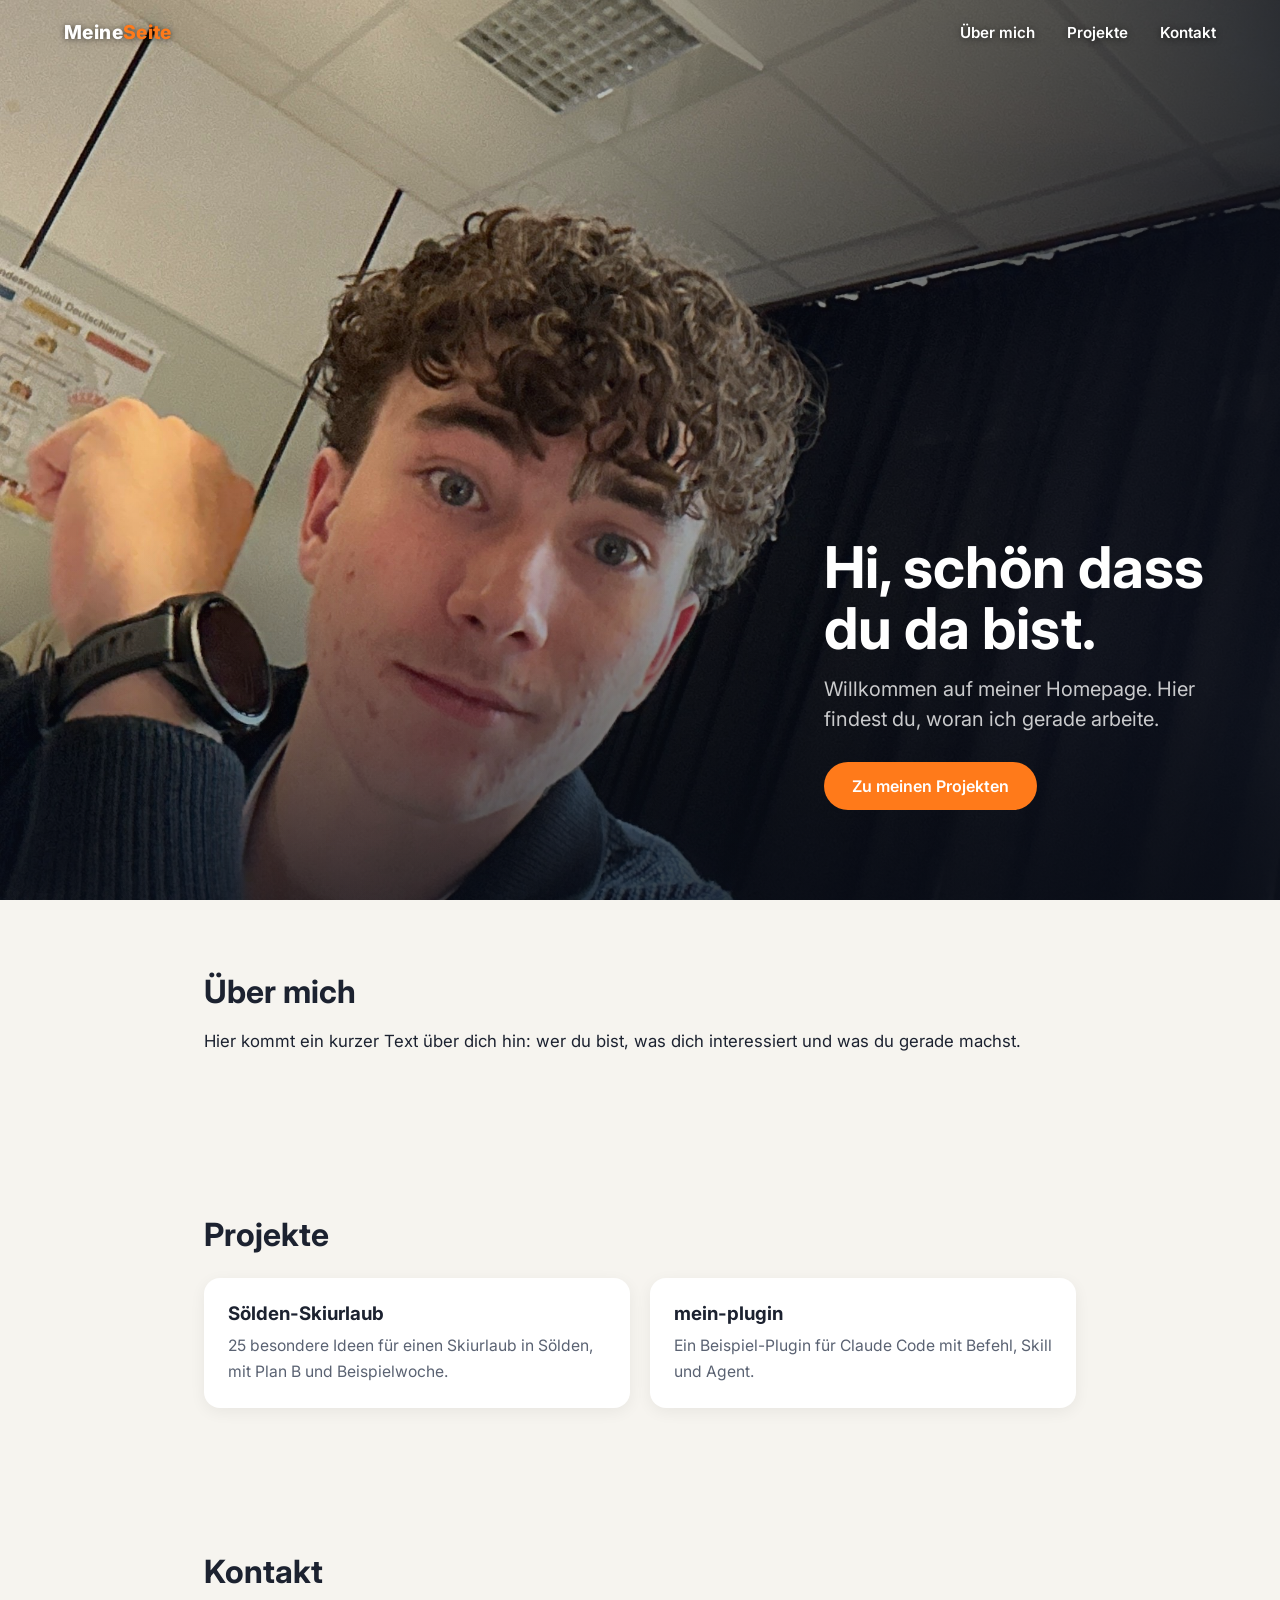
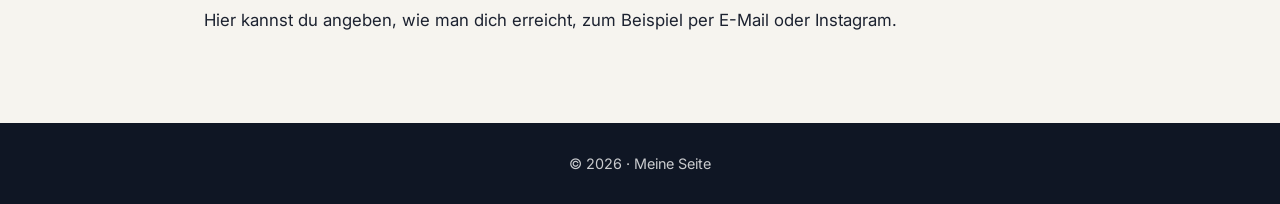
==== homepage/index.html @ 16c4f5a4 "Homepage mit Foto-Hintergrund hinzufügen Co-Authored-By: Claude Opus 5.5 <noreply@anthropic.com> Cla" ====
<!DOCTYPE html>
<html lang="de">
<head>
<meta charset="UTF-8">
<meta name="viewport" content="width=device-width, initial-scale=1">
<title>Meine Homepage</title>
<link rel="preconnect" href="https://fonts.googleapis.com">
<link rel="preconnect" href="https://fonts.gstatic.com" crossorigin>
<link href="https://fonts.googleapis.com/css2?family=Inter:wght@400;600;800&display=swap" rel="stylesheet">
<style>
  :root {
    --text: #ffffff;
    --soft: rgba(255, 255, 255, 0.78);
    --accent: #ff7a1a;
    --dark: #0f1624;
    --card: #f6f4ef;
    --ink: #1c2230;
  }

  * { box-sizing: border-box; }

  html { scroll-behavior: smooth; }

  body {
    margin: 0;
    font-family: 'Inter', system-ui, sans-serif;
    background: var(--card);
    color: var(--ink);
  }

  /* ---------- Startseite mit Hintergrundbild ---------- */
  .hero {
    min-height: 100vh;
    display: flex;
    flex-direction: column;
    color: var(--text);
    background:
      linear-gradient(270deg, rgba(10, 14, 24, 0.85) 0%, rgba(10, 14, 24, 0.45) 40%, rgba(10, 14, 24, 0.05) 70%),
      linear-gradient(0deg, rgba(10, 14, 24, 0.7) 0%, rgba(10, 14, 24, 0) 40%),
      url("hintergrund.jpg") center 30% / cover no-repeat;
  }

  nav {
    display: flex;
    justify-content: space-between;
    align-items: center;
    padding: 20px clamp(16px, 5vw, 64px);
    text-shadow: 0 1px 6px rgba(0, 0, 0, 0.6);
  }

  .logo {
    font-weight: 800;
    font-size: 1.2rem;
    letter-spacing: 0.02em;
  }
  .logo span { color: var(--accent); }

  nav ul {
    display: flex;
    gap: clamp(12px, 3vw, 32px);
    list-style: none;
    margin: 0;
    padding: 0;
  }
  nav a {
    color: var(--text);
    text-decoration: none;
    font-weight: 600;
    font-size: 0.95rem;
  }
  nav a:hover { color: var(--accent); }

  .hero-text {
    margin-top: auto;
    margin-left: auto;
    padding: 0 clamp(16px, 5vw, 64px) clamp(48px, 10vh, 120px);
    max-width: 520px;
  }
  .hero-text h1 {
    font-size: clamp(2.2rem, 6vw, 3.6rem);
    line-height: 1.05;
    margin: 0 0 16px;
  }
  .hero-text p {
    font-size: clamp(1rem, 2.2vw, 1.25rem);
    color: var(--soft);
    margin: 0 0 28px;
    line-height: 1.5;
  }

  .button {
    display: inline-block;
    background: var(--accent);
    color: #fff;
    padding: 14px 28px;
    border-radius: 999px;
    font-weight: 600;
    text-decoration: none;
    transition: transform 0.15s ease;
  }
  .button:hover { transform: translateY(-2px); }

  /* ---------- Abschnitte ---------- */
  section {
    padding: 72px clamp(16px, 5vw, 64px);
    max-width: 1000px;
    margin: 0 auto;
  }
  section h2 {
    font-size: 2rem;
    margin: 0 0 16px;
  }
  section p { line-height: 1.6; font-size: 1.05rem; }

  .karten {
    display: grid;
    grid-template-columns: repeat(auto-fit, minmax(240px, 1fr));
    gap: 20px;
    margin-top: 24px;
  }
  .karte {
    background: #fff;
    border-radius: 16px;
    padding: 24px;
    box-shadow: 0 4px 16px rgba(0, 0, 0, 0.06);
  }
  .karte h3 { margin: 0 0 8px; }
  .karte p { margin: 0; color: #5a6272; font-size: 0.98rem; }

  footer {
    background: var(--dark);
    color: var(--soft);
    text-align: center;
    padding: 32px 16px;
    font-size: 0.9rem;
  }

  @media (max-width: 560px) {
    nav ul { display: none; }
    .hero {
      background:
        linear-gradient(0deg, rgba(10, 14, 24, 0.88) 0%, rgba(10, 14, 24, 0.2) 60%),
        url("hintergrund.jpg") 40% 30% / cover no-repeat;
    }
    .hero-text { margin-left: 0; }
  }
</style>
</head>
<body>

<header class="hero">
  <nav>
    <div class="logo">Meine<span>Seite</span></div>
    <ul>
      <li><a href="#ueber-mich">Über mich</a></li>
      <li><a href="#projekte">Projekte</a></li>
      <li><a href="#kontakt">Kontakt</a></li>
    </ul>
  </nav>
  <div class="hero-text">
    <h1>Hi, schön dass du da bist.</h1>
    <p>Willkommen auf meiner Homepage. Hier findest du, woran ich gerade arbeite.</p>
    <a class="button" href="#projekte">Zu meinen Projekten</a>
  </div>
</header>

<section id="ueber-mich">
  <h2>Über mich</h2>
  <p>Hier kommt ein kurzer Text über dich hin: wer du bist, was dich interessiert und was du gerade machst.</p>
</section>

<section id="projekte">
  <h2>Projekte</h2>
  <div class="karten">
    <div class="karte">
      <h3>Sölden-Skiurlaub</h3>
      <p>25 besondere Ideen für einen Skiurlaub in Sölden, mit Plan B und Beispielwoche.</p>
    </div>
    <div class="karte">
      <h3>mein-plugin</h3>
      <p>Ein Beispiel-Plugin für Claude Code mit Befehl, Skill und Agent.</p>
    </div>
  </div>
</section>

<section id="kontakt">
  <h2>Kontakt</h2>
  <p>Hier kannst du angeben, wie man dich erreicht, zum Beispiel per E-Mail oder Instagram.</p>
</section>

<footer>© 2026 · Meine Seite</footer>

</body>
</html>
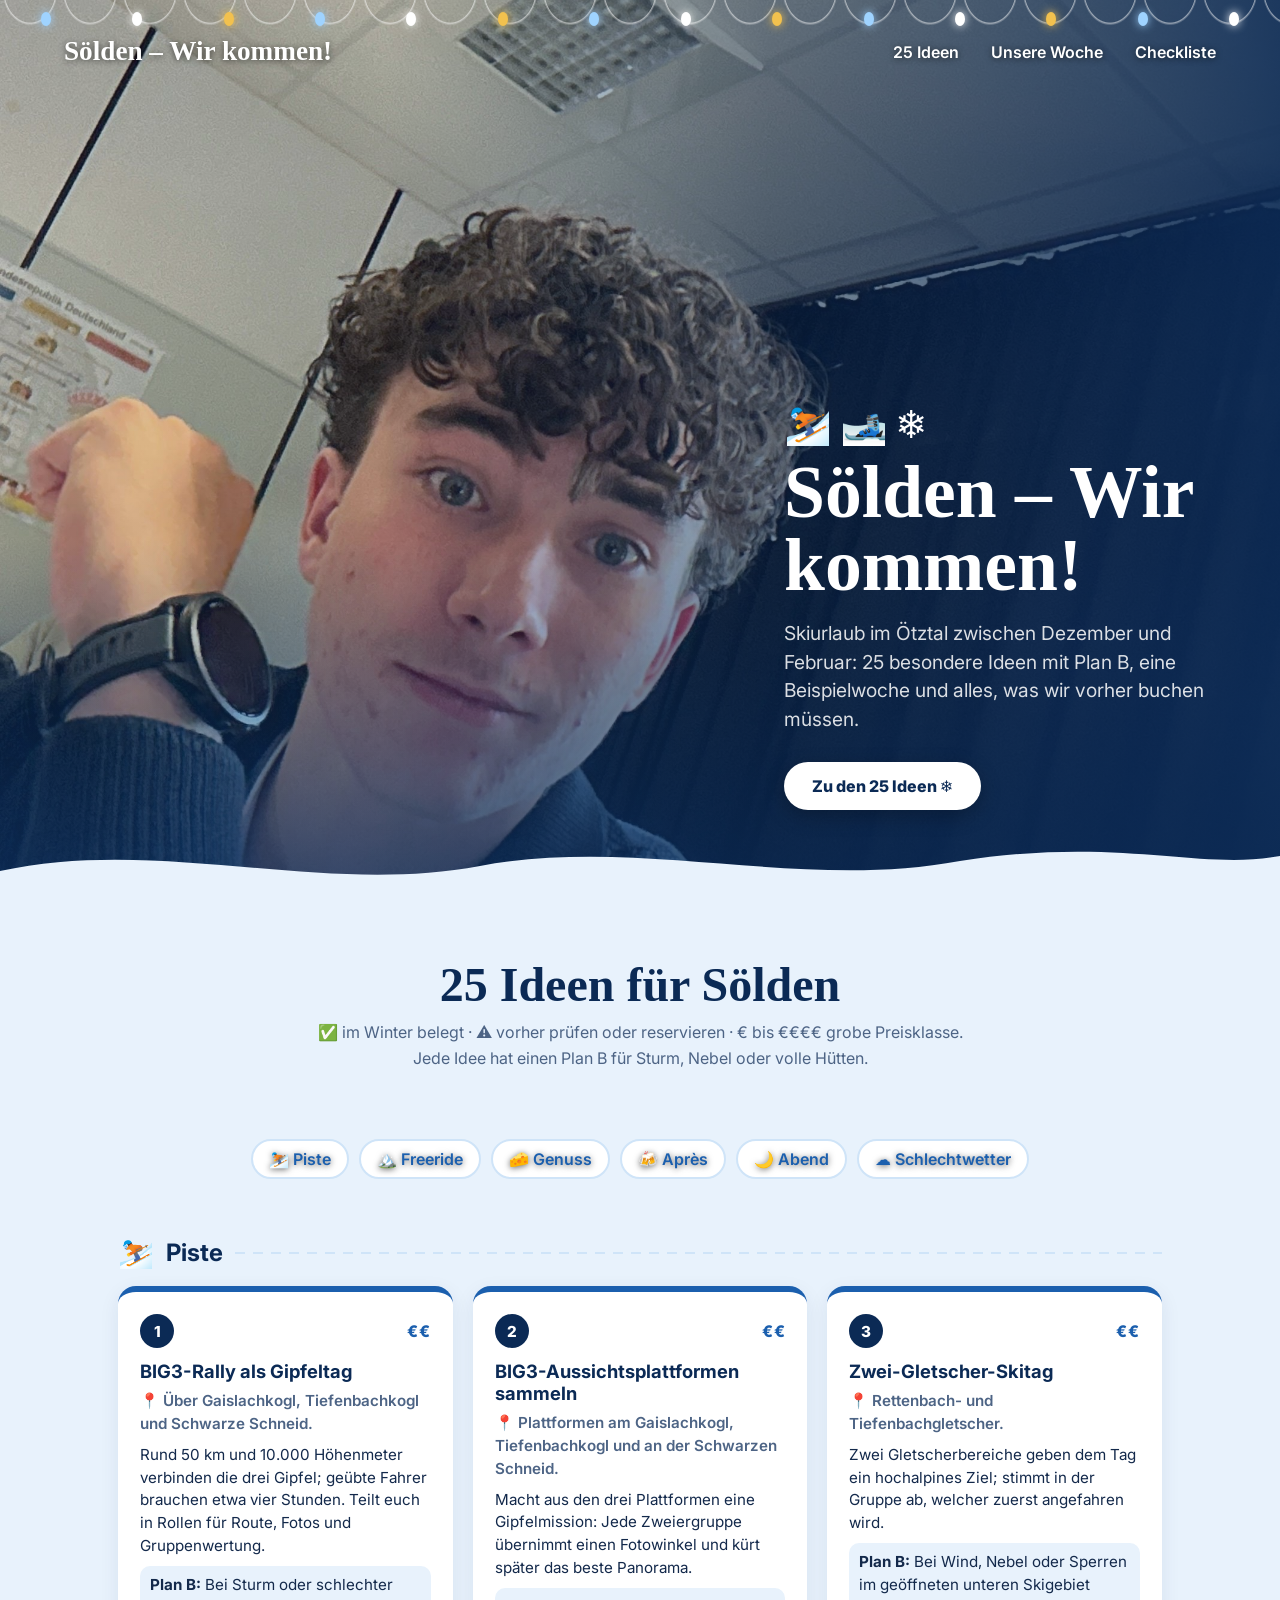
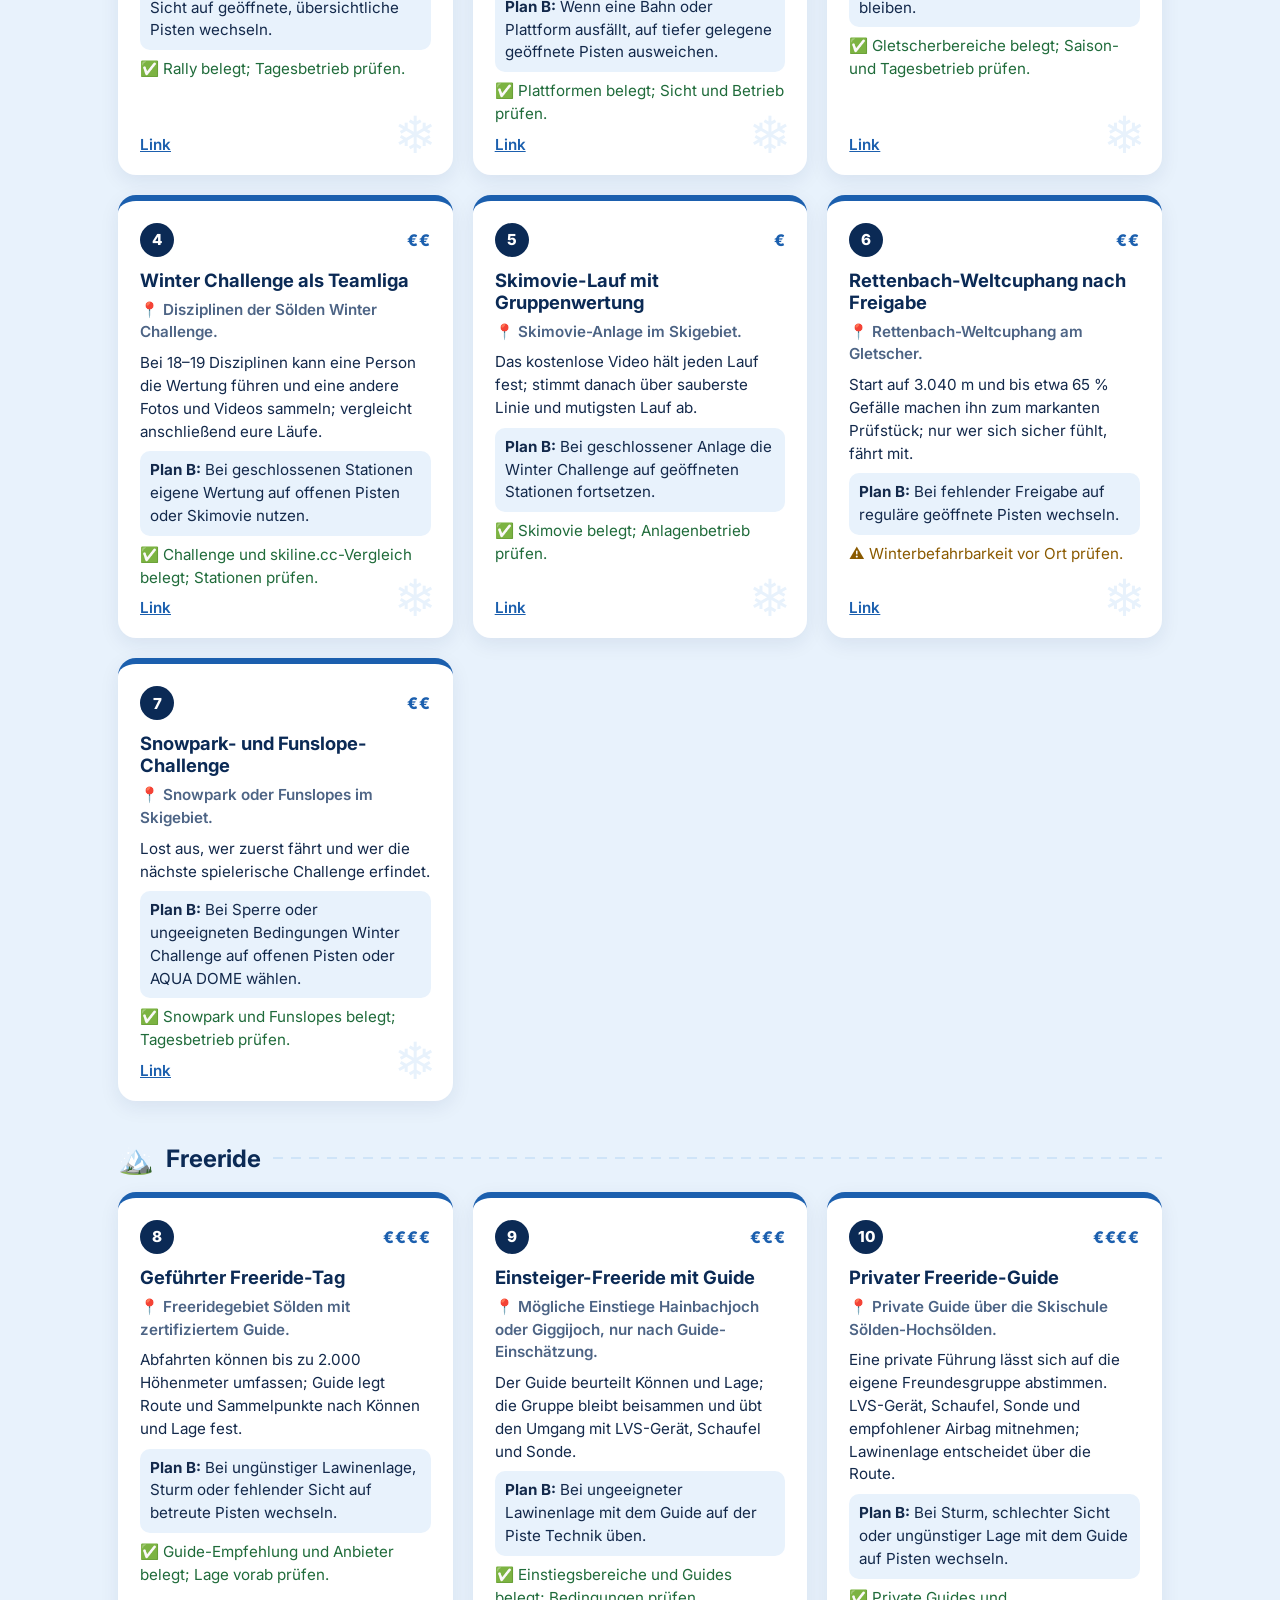
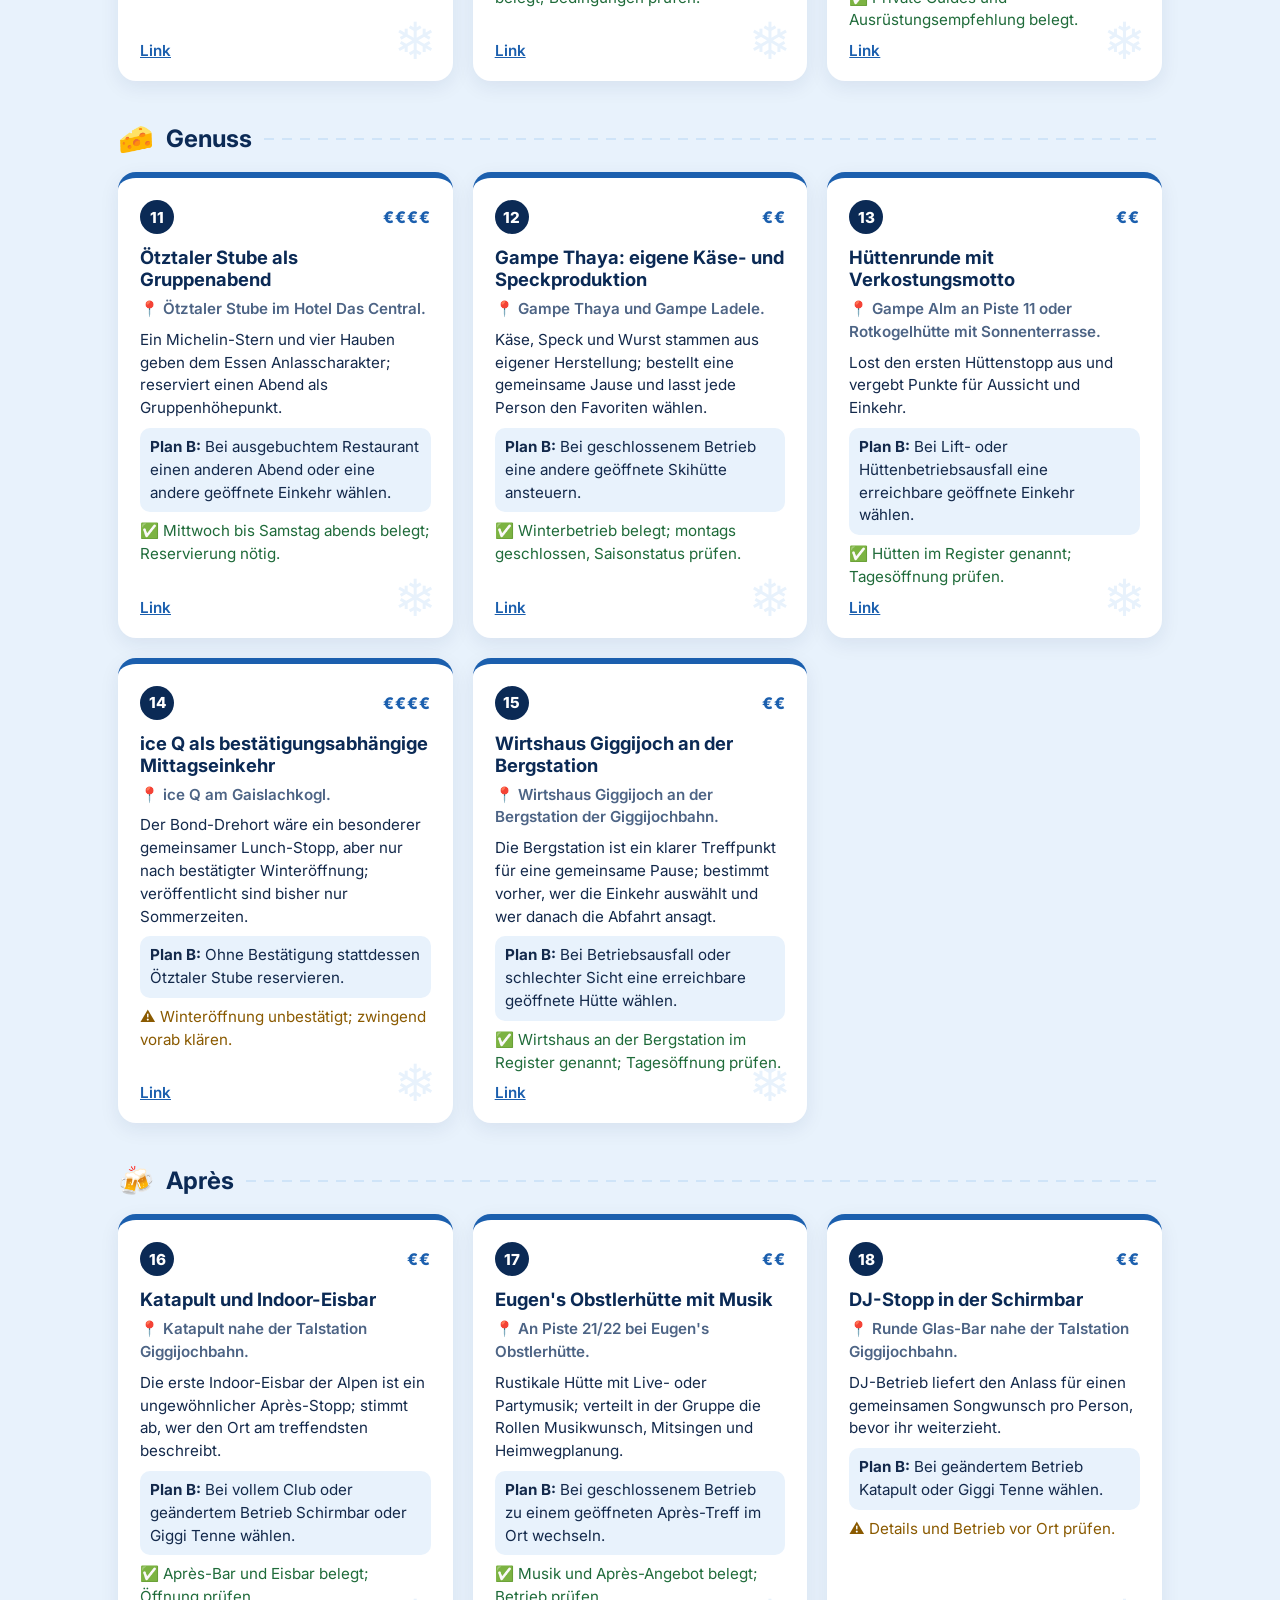
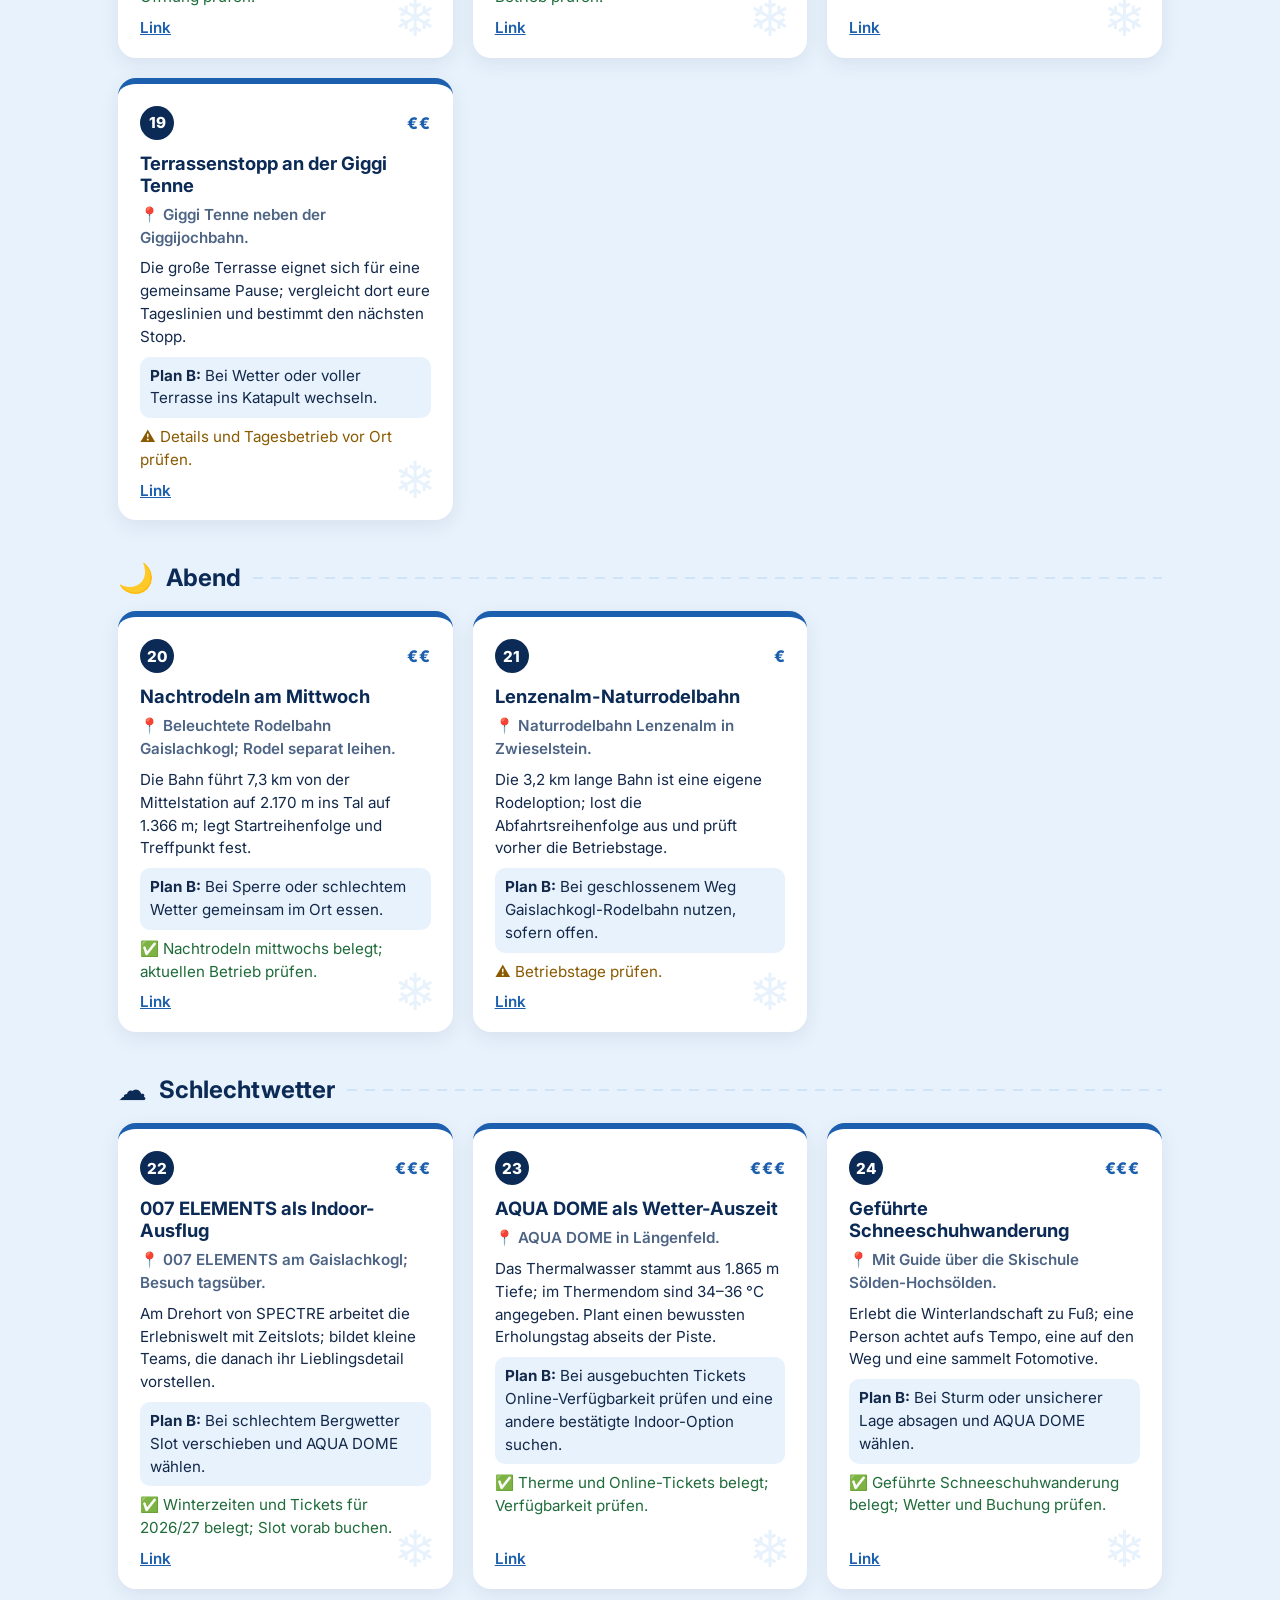
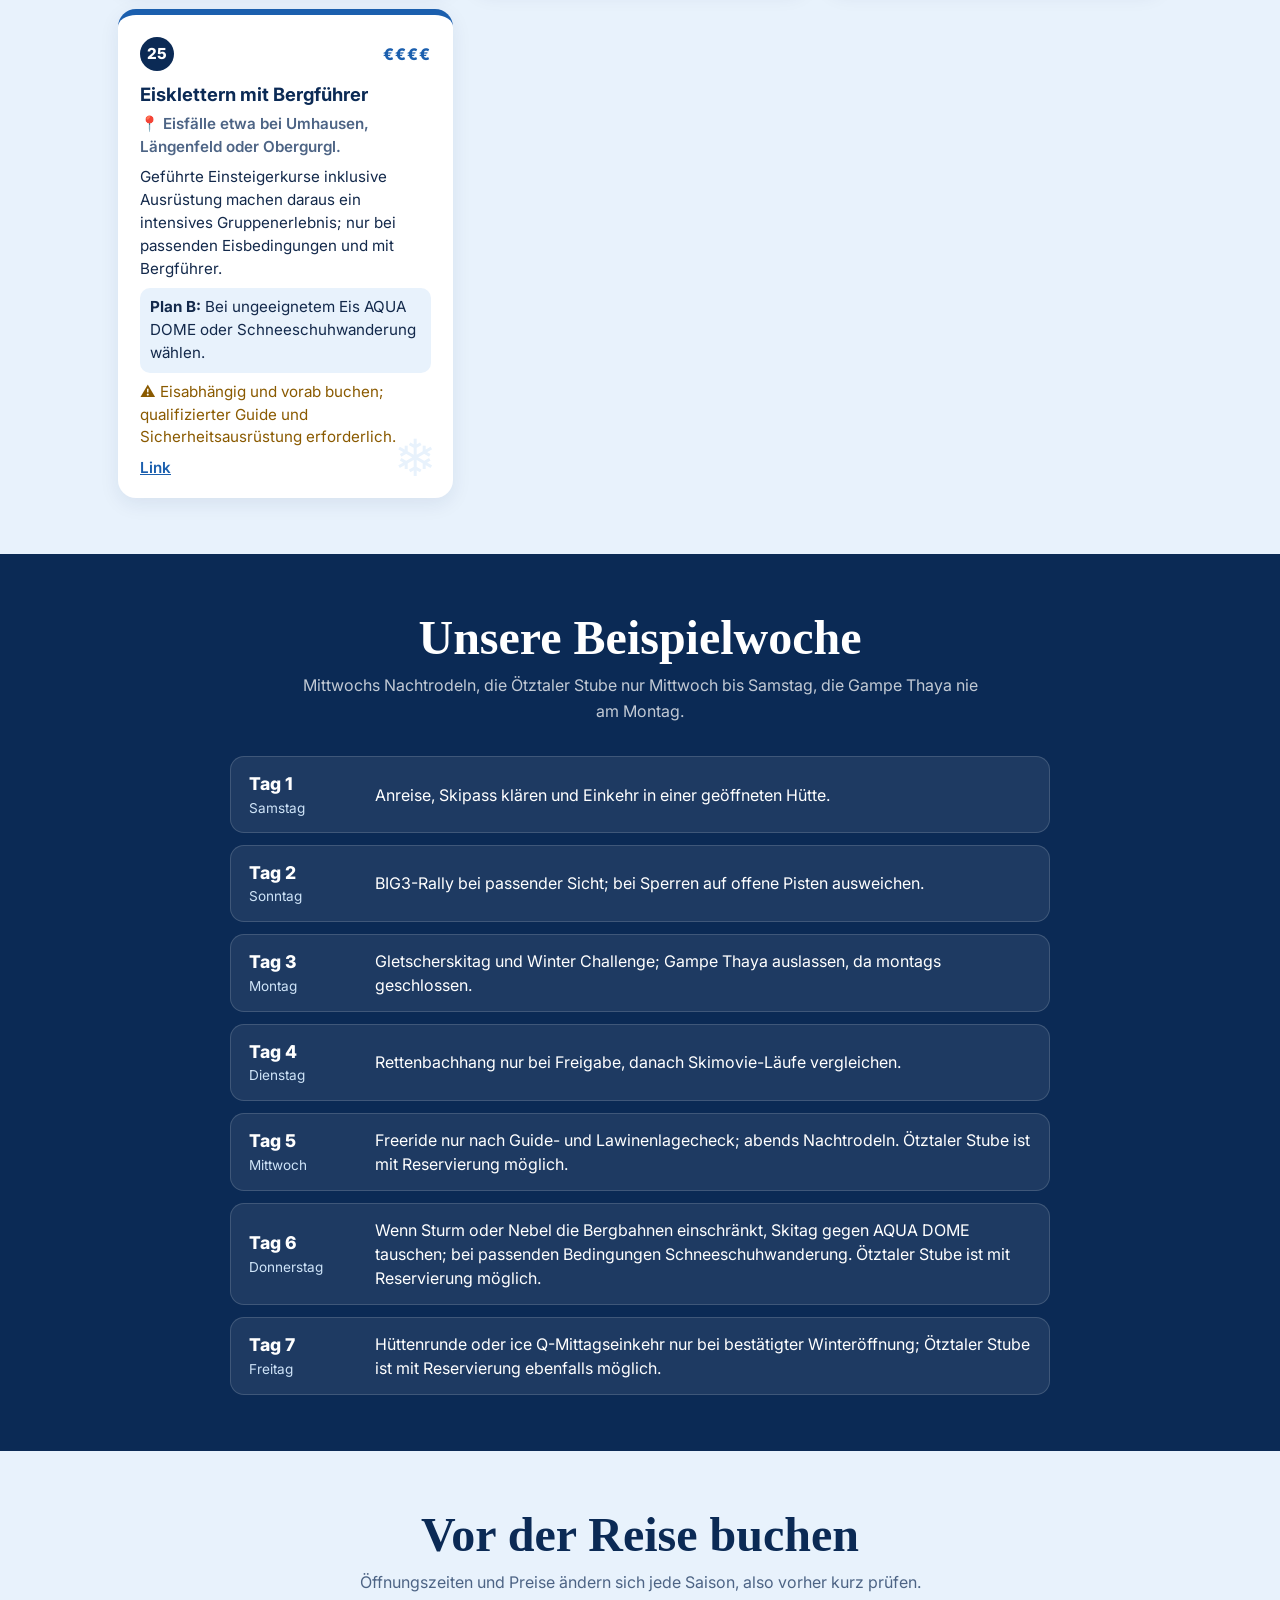
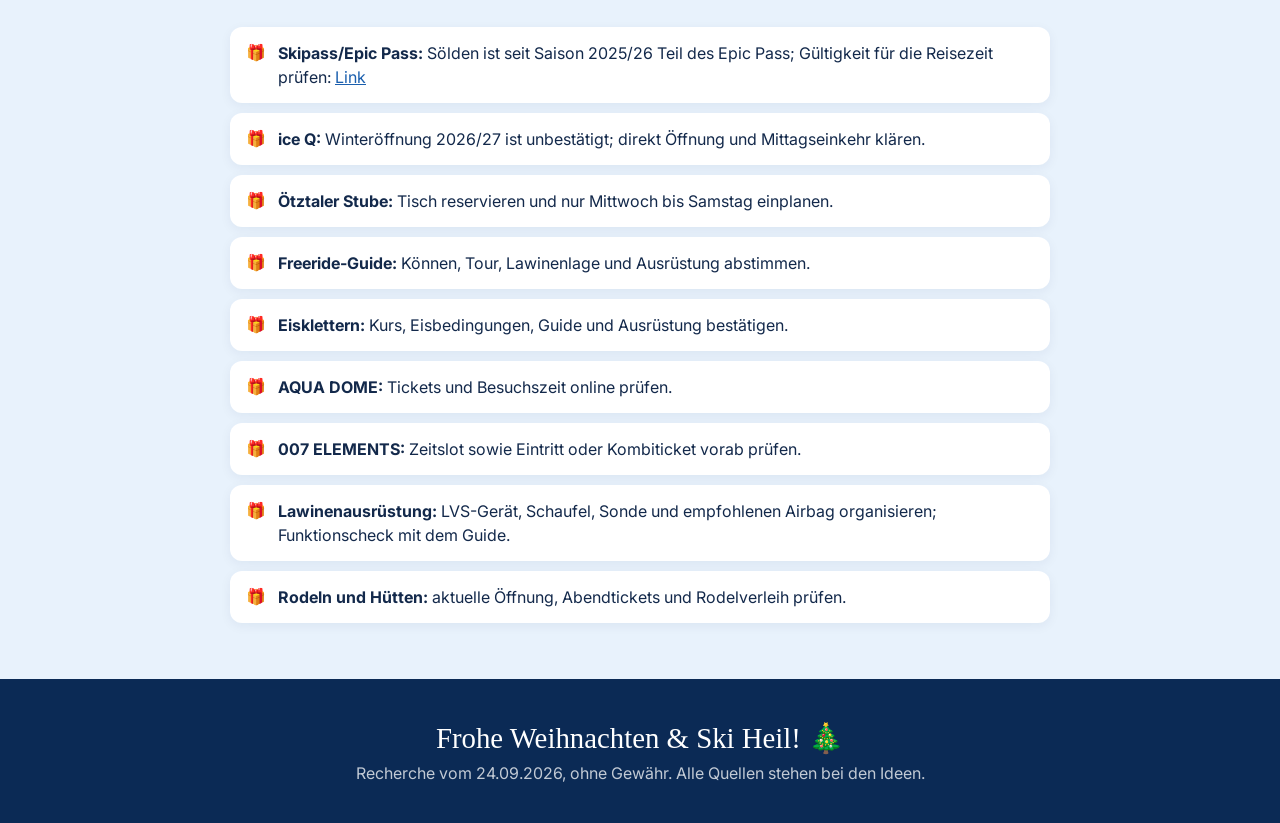
==== commit ae6797cc: "Website zu 'Sölden – Wir kommen!' umbauen: 25 Ideen, Winterdesign Co-Authored-By: Claude Opus 5.5 <n" ====
--- a/homepage/index.html
+++ b/homepage/index.html
@@ -3,58 +3,112 @@
 <head>
 <meta charset="UTF-8">
 <meta name="viewport" content="width=device-width, initial-scale=1">
-<title>Meine Homepage</title>
+<title>Sölden – Wir kommen!</title>
+<link rel="icon" href="data:image/svg+xml,<svg xmlns='http://www.w3.org/2000/svg' viewBox='0 0 100 100'><text y='.9em' font-size='90'>❄️</text></svg>">
 <link rel="preconnect" href="https://fonts.googleapis.com">
 <link rel="preconnect" href="https://fonts.gstatic.com" crossorigin>
-<link href="https://fonts.googleapis.com/css2?family=Inter:wght@400;600;800&display=swap" rel="stylesheet">
+<link href="https://fonts.googleapis.com/css2?family=Mountains+of+Christmas:wght@700&family=Inter:wght@400;600;800&display=swap" rel="stylesheet">
 <style>
   :root {
-    --text: #ffffff;
-    --soft: rgba(255, 255, 255, 0.78);
-    --accent: #ff7a1a;
-    --dark: #0f1624;
-    --card: #f6f4ef;
-    --ink: #1c2230;
+    --navy: #0b2a55;
+    --blau: #1b5fae;
+    --hell: #e8f2fc;
+    --eis: #cfe4f8;
+    --weiss: #ffffff;
+    --text: #13294b;
+    --soft: #4d6485;
+    --rot: #c8323c;
+    --gold: #f2c14e;
   }
 
   * { box-sizing: border-box; }
-
   html { scroll-behavior: smooth; }
 
   body {
     margin: 0;
     font-family: 'Inter', system-ui, sans-serif;
-    background: var(--card);
-    color: var(--ink);
-  }
-
-  /* ---------- Startseite mit Hintergrundbild ---------- */
+    color: var(--text);
+    background: var(--hell);
+    overflow-x: hidden;
+  }
+
+  /* ---------- Schneefall ---------- */
+  .schnee {
+    position: fixed;
+    inset: 0;
+    pointer-events: none;
+    z-index: 50;
+    overflow: hidden;
+  }
+  .flocke {
+    position: absolute;
+    top: -2rem;
+    color: #fff;
+    text-shadow: 0 0 6px rgba(27, 95, 174, 0.35);
+    user-select: none;
+    animation: fallen linear infinite;
+  }
+  @keyframes fallen {
+    to { transform: translate3d(var(--drift), 110vh, 0) rotate(360deg); }
+  }
+  @media (prefers-reduced-motion: reduce) {
+    .schnee { display: none; }
+  }
+
+  /* ---------- Lichterkette ---------- */
+  .lichter {
+    position: absolute;
+    top: 0;
+    left: 0;
+    right: 0;
+    height: 28px;
+    display: flex;
+    justify-content: space-around;
+    z-index: 2;
+    background:
+      radial-gradient(ellipse at 50% -40%, transparent 60%, rgba(255, 255, 255, 0.5) 62%, transparent 66%) 0 0 / 60px 28px repeat-x;
+  }
+  .lichter i {
+    width: 10px;
+    height: 14px;
+    margin-top: 12px;
+    border-radius: 50%;
+    animation: blinken 1.6s ease-in-out infinite;
+  }
+  .lichter i:nth-child(3n)   { background: var(--gold); box-shadow: 0 0 10px var(--gold); }
+  .lichter i:nth-child(3n+1) { background: #9fd3ff;     box-shadow: 0 0 10px #9fd3ff; animation-delay: .5s; }
+  .lichter i:nth-child(3n+2) { background: #fff;        box-shadow: 0 0 10px #fff; animation-delay: 1s; }
+  @keyframes blinken { 50% { opacity: .35; } }
+
+  /* ---------- Startbild ---------- */
   .hero {
+    position: relative;
     min-height: 100vh;
     display: flex;
     flex-direction: column;
-    color: var(--text);
+    color: var(--weiss);
     background:
-      linear-gradient(270deg, rgba(10, 14, 24, 0.85) 0%, rgba(10, 14, 24, 0.45) 40%, rgba(10, 14, 24, 0.05) 70%),
-      linear-gradient(0deg, rgba(10, 14, 24, 0.7) 0%, rgba(10, 14, 24, 0) 40%),
+      linear-gradient(270deg, rgba(11, 42, 85, 0.92) 0%, rgba(11, 42, 85, 0.55) 40%, rgba(27, 95, 174, 0.15) 70%),
+      linear-gradient(0deg, rgba(11, 42, 85, 0.75) 0%, rgba(11, 42, 85, 0) 40%),
       url("hintergrund.jpg") center 30% / cover no-repeat;
   }
 
   nav {
+    position: relative;
+    z-index: 3;
     display: flex;
     justify-content: space-between;
     align-items: center;
-    padding: 20px clamp(16px, 5vw, 64px);
+    padding: 36px clamp(16px, 5vw, 64px) 16px;
     text-shadow: 0 1px 6px rgba(0, 0, 0, 0.6);
   }
-
   .logo {
-    font-weight: 800;
-    font-size: 1.2rem;
-    letter-spacing: 0.02em;
-  }
-  .logo span { color: var(--accent); }
-
+    font-family: 'Mountains of Christmas', cursive;
+    font-size: 1.7rem;
+    font-weight: 700;
+    color: var(--weiss);
+    text-decoration: none;
+  }
   nav ul {
     display: flex;
     gap: clamp(12px, 3vw, 32px);
@@ -62,133 +116,589 @@
     margin: 0;
     padding: 0;
   }
-  nav a {
-    color: var(--text);
-    text-decoration: none;
-    font-weight: 600;
-    font-size: 0.95rem;
-  }
-  nav a:hover { color: var(--accent); }
+  nav a { color: var(--weiss); text-decoration: none; font-weight: 600; }
+  nav ul a:hover { color: var(--eis); }
 
   .hero-text {
-    margin-top: auto;
-    margin-left: auto;
+    margin: auto 0 0 auto;
     padding: 0 clamp(16px, 5vw, 64px) clamp(48px, 10vh, 120px);
-    max-width: 520px;
-  }
+    max-width: 560px;
+  }
+  .hero-text .ski { font-size: 2.4rem; letter-spacing: .2em; }
   .hero-text h1 {
-    font-size: clamp(2.2rem, 6vw, 3.6rem);
-    line-height: 1.05;
-    margin: 0 0 16px;
+    font-family: 'Mountains of Christmas', cursive;
+    font-size: clamp(2.8rem, 7vw, 4.6rem);
+    line-height: 1;
+    margin: 8px 0 16px;
   }
   .hero-text p {
-    font-size: clamp(1rem, 2.2vw, 1.25rem);
-    color: var(--soft);
+    font-size: clamp(1rem, 2.2vw, 1.2rem);
+    color: rgba(255, 255, 255, 0.85);
     margin: 0 0 28px;
     line-height: 1.5;
   }
-
   .button {
     display: inline-block;
-    background: var(--accent);
-    color: #fff;
+    background: var(--weiss);
+    color: var(--navy);
     padding: 14px 28px;
     border-radius: 999px;
+    font-weight: 800;
+    text-decoration: none;
+    box-shadow: 0 6px 20px rgba(0, 0, 0, 0.25);
+    transition: transform .15s ease;
+  }
+  .button:hover { transform: translateY(-2px); }
+
+  /* Schneehügel als Übergang */
+  .huegel {
+    display: block;
+    width: 100%;
+    height: 70px;
+    margin-top: -69px;
+    position: relative;
+    z-index: 1;
+  }
+
+  /* ---------- Inhalt ---------- */
+  section {
+    max-width: 1140px;
+    margin: 0 auto;
+    padding: 56px clamp(16px, 5vw, 48px);
+  }
+  section > h2 {
+    font-family: 'Mountains of Christmas', cursive;
+    font-size: clamp(2.2rem, 5vw, 3rem);
+    color: var(--navy);
+    margin: 0 0 8px;
+    text-align: center;
+  }
+  .unterzeile {
+    text-align: center;
+    color: var(--soft);
+    max-width: 680px;
+    margin: 0 auto 32px;
+    line-height: 1.6;
+  }
+
+  .sprung {
+    display: flex;
+    flex-wrap: wrap;
+    justify-content: center;
+    gap: 10px;
+    margin-bottom: 24px;
+  }
+  .sprung a {
+    background: var(--weiss);
+    color: var(--blau);
+    border: 2px solid var(--eis);
+    border-radius: 999px;
+    padding: 8px 16px;
     font-weight: 600;
     text-decoration: none;
-    transition: transform 0.15s ease;
-  }
-  .button:hover { transform: translateY(-2px); }
-
-  /* ---------- Abschnitte ---------- */
-  section {
-    padding: 72px clamp(16px, 5vw, 64px);
-    max-width: 1000px;
-    margin: 0 auto;
-  }
-  section h2 {
-    font-size: 2rem;
-    margin: 0 0 16px;
-  }
-  section p { line-height: 1.6; font-size: 1.05rem; }
+  }
+  .sprung a:hover { border-color: var(--blau); }
+
+  .kategorie h3 {
+    display: flex;
+    align-items: center;
+    gap: 12px;
+    font-size: 1.5rem;
+    color: var(--navy);
+    margin: 40px 0 16px;
+    scroll-margin-top: 16px;
+  }
+  .kategorie h3::after {
+    content: "";
+    flex: 1;
+    height: 2px;
+    background: repeating-linear-gradient(90deg, var(--eis) 0 10px, transparent 10px 18px);
+  }
+  .icon { font-size: 1.8rem; }
 
   .karten {
     display: grid;
-    grid-template-columns: repeat(auto-fit, minmax(240px, 1fr));
+    grid-template-columns: repeat(auto-fill, minmax(290px, 1fr));
     gap: 20px;
-    margin-top: 24px;
   }
   .karte {
-    background: #fff;
-    border-radius: 16px;
-    padding: 24px;
-    box-shadow: 0 4px 16px rgba(0, 0, 0, 0.06);
-  }
-  .karte h3 { margin: 0 0 8px; }
-  .karte p { margin: 0; color: #5a6272; font-size: 0.98rem; }
+    position: relative;
+    background: var(--weiss);
+    border-radius: 18px;
+    padding: 22px 22px 18px;
+    border-top: 6px solid var(--blau);
+    box-shadow: 0 6px 20px rgba(11, 42, 85, 0.08);
+    display: flex;
+    flex-direction: column;
+    gap: 8px;
+  }
+  .karte::before {
+    content: "❄";
+    position: absolute;
+    right: 16px;
+    bottom: 10px;
+    font-size: 3.2rem;
+    color: var(--hell);
+    pointer-events: none;
+  }
+  .karte-kopf { display: flex; justify-content: space-between; align-items: center; }
+  .nr {
+    background: var(--navy);
+    color: var(--weiss);
+    width: 34px;
+    height: 34px;
+    border-radius: 50%;
+    display: grid;
+    place-items: center;
+    font-weight: 800;
+    font-size: .95rem;
+  }
+  .budget { color: var(--blau); font-weight: 800; letter-spacing: .05em; }
+  .karte h4 { margin: 4px 0 0; font-size: 1.15rem; color: var(--navy); }
+  .karte p { margin: 0; line-height: 1.5; font-size: .95rem; position: relative; }
+  .wo { color: var(--soft); font-weight: 600; }
+  .planb { background: var(--hell); border-radius: 10px; padding: 8px 10px; }
+  .rel { font-size: .88rem; }
+  .rel.warn { color: #8a5a00; }
+  .rel.ok { color: #1f6b3a; }
+  .quelle { font-size: .85rem; margin-top: auto !important; }
+  .karte a { color: var(--blau); font-weight: 600; }
+
+  /* ---------- Woche ---------- */
+  .woche-bereich { background: var(--navy); color: var(--weiss); }
+  .woche-bereich section > h2 { color: var(--weiss); }
+  .woche-bereich .unterzeile { color: rgba(255, 255, 255, .75); }
+  .woche {
+    list-style: none;
+    padding: 0;
+    margin: 0 auto;
+    max-width: 820px;
+    display: grid;
+    gap: 12px;
+  }
+  .woche li {
+    display: grid;
+    grid-template-columns: 110px 1fr;
+    gap: 16px;
+    align-items: center;
+    background: rgba(255, 255, 255, .08);
+    border: 1px solid rgba(255, 255, 255, .15);
+    border-radius: 14px;
+    padding: 14px 18px;
+    line-height: 1.5;
+  }
+  .tag { font-weight: 800; font-size: 1.1rem; }
+  .tag small { display: block; font-weight: 400; font-size: .85rem; color: var(--eis); }
+
+  /* ---------- Checkliste ---------- */
+  .checkliste {
+    max-width: 820px;
+    margin: 0 auto;
+    padding: 0;
+    list-style: none;
+    display: grid;
+    gap: 10px;
+  }
+  .checkliste li {
+    background: var(--weiss);
+    border-radius: 12px;
+    padding: 14px 16px 14px 48px;
+    position: relative;
+    line-height: 1.5;
+    box-shadow: 0 3px 12px rgba(11, 42, 85, .06);
+  }
+  .checkliste li::before {
+    content: "🎁";
+    position: absolute;
+    left: 16px;
+    top: 13px;
+  }
+  .checkliste a { color: var(--blau); }
 
   footer {
-    background: var(--dark);
-    color: var(--soft);
+    background: var(--navy);
+    color: rgba(255, 255, 255, .75);
     text-align: center;
-    padding: 32px 16px;
-    font-size: 0.9rem;
-  }
-
-  @media (max-width: 560px) {
+    padding: 36px 16px;
+    line-height: 1.6;
+  }
+  footer .gruss {
+    font-family: 'Mountains of Christmas', cursive;
+    font-size: 1.8rem;
+    color: var(--weiss);
+    display: block;
+  }
+
+  @media (max-width: 640px) {
     nav ul { display: none; }
     .hero {
       background:
-        linear-gradient(0deg, rgba(10, 14, 24, 0.88) 0%, rgba(10, 14, 24, 0.2) 60%),
+        linear-gradient(0deg, rgba(11, 42, 85, 0.92) 0%, rgba(11, 42, 85, 0.25) 60%),
         url("hintergrund.jpg") 40% 30% / cover no-repeat;
     }
     .hero-text { margin-left: 0; }
+    .woche li { grid-template-columns: 1fr; gap: 4px; }
   }
 </style>
 </head>
 <body>
 
+<div class="schnee" aria-hidden="true"></div>
+
 <header class="hero">
+  <div class="lichter" aria-hidden="true"><i></i><i></i><i></i><i></i><i></i><i></i><i></i><i></i><i></i><i></i><i></i><i></i><i></i><i></i></div>
   <nav>
-    <div class="logo">Meine<span>Seite</span></div>
+    <a class="logo" href="#">Sölden – Wir kommen!</a>
     <ul>
-      <li><a href="#ueber-mich">Über mich</a></li>
-      <li><a href="#projekte">Projekte</a></li>
-      <li><a href="#kontakt">Kontakt</a></li>
+      <li><a href="#ideen">25 Ideen</a></li>
+      <li><a href="#woche">Unsere Woche</a></li>
+      <li><a href="#checkliste">Checkliste</a></li>
     </ul>
   </nav>
   <div class="hero-text">
-    <h1>Hi, schön dass du da bist.</h1>
-    <p>Willkommen auf meiner Homepage. Hier findest du, woran ich gerade arbeite.</p>
-    <a class="button" href="#projekte">Zu meinen Projekten</a>
+    <div class="ski" aria-hidden="true">⛷️🎿❄️</div>
+    <h1>Sölden – Wir kommen!</h1>
+    <p>Skiurlaub im Ötztal zwischen Dezember und Februar: 25 besondere Ideen mit Plan B, eine Beispielwoche und alles, was wir vorher buchen müssen.</p>
+    <a class="button" href="#ideen">Zu den 25 Ideen ❄</a>
   </div>
 </header>
-
-<section id="ueber-mich">
-  <h2>Über mich</h2>
-  <p>Hier kommt ein kurzer Text über dich hin: wer du bist, was dich interessiert und was du gerade machst.</p>
-</section>
-
-<section id="projekte">
-  <h2>Projekte</h2>
-  <div class="karten">
-    <div class="karte">
-      <h3>Sölden-Skiurlaub</h3>
-      <p>25 besondere Ideen für einen Skiurlaub in Sölden, mit Plan B und Beispielwoche.</p>
-    </div>
-    <div class="karte">
-      <h3>mein-plugin</h3>
-      <p>Ein Beispiel-Plugin für Claude Code mit Befehl, Skill und Agent.</p>
-    </div>
+<svg class="huegel" viewBox="0 0 1440 70" preserveAspectRatio="none" aria-hidden="true">
+  <path d="M0,40 C180,5 360,65 540,35 C720,5 900,60 1080,30 C1260,5 1350,40 1440,25 L1440,70 L0,70 Z" fill="#e8f2fc"/>
+</svg>
+
+<main>
+  <section id="ideen">
+    <h2>25 Ideen für Sölden</h2>
+    <p class="unterzeile">✅ im Winter belegt · ⚠️ vorher prüfen oder reservieren · € bis €€€€ grobe Preisklasse. Jede Idee hat einen Plan B für Sturm, Nebel oder volle Hütten.</p>
+    <nav class="sprung" aria-label="Kategorien">
+      <a href="#kat-piste">⛷️ Piste</a>
+      <a href="#kat-freeride">🏔️ Freeride</a>
+      <a href="#kat-genuss">🧀 Genuss</a>
+      <a href="#kat-après">🍻 Après</a>
+      <a href="#kat-abend">🌙 Abend</a>
+      <a href="#kat-schlechtwetter">☁️ Schlechtwetter</a>
+    </nav>
+<div class="kategorie" id="kat-piste"><h3><span class="icon">⛷️</span>Piste</h3><div class="karten">
+
+<article class="karte">
+  <div class="karte-kopf"><span class="nr">1</span><span class="budget">€€</span></div>
+  <h4>BIG3-Rally als Gipfeltag</h4>
+  <p class="wo">📍 Über Gaislachkogl, Tiefenbachkogl und Schwarze Schneid.</p>
+  <p>Rund 50 km und 10.000 Höhenmeter verbinden die drei Gipfel; geübte Fahrer brauchen etwa vier Stunden. Teilt euch in Rollen für Route, Fotos und Gruppenwertung.</p>
+  <p class="planb"><strong>Plan B:</strong> Bei Sturm oder schlechter Sicht auf geöffnete, übersichtliche Pisten wechseln.</p>
+  <p class="rel ok">✅ Rally belegt; Tagesbetrieb prüfen.</p>
+  <p class="quelle"><a href="https://www.soelden.com/en/activities/winter/skiing-snowboarding/highlights-in-the-ski-area/big3-viewing-platforms-rally" target="_blank" rel="noopener">Link</a></p>
+</article>
+
+<article class="karte">
+  <div class="karte-kopf"><span class="nr">2</span><span class="budget">€€</span></div>
+  <h4>BIG3-Aussichtsplattformen sammeln</h4>
+  <p class="wo">📍 Plattformen am Gaislachkogl, Tiefenbachkogl und an der Schwarzen Schneid.</p>
+  <p>Macht aus den drei Plattformen eine Gipfelmission: Jede Zweiergruppe übernimmt einen Fotowinkel und kürt später das beste Panorama.</p>
+  <p class="planb"><strong>Plan B:</strong> Wenn eine Bahn oder Plattform ausfällt, auf tiefer gelegene geöffnete Pisten ausweichen.</p>
+  <p class="rel ok">✅ Plattformen belegt; Sicht und Betrieb prüfen.</p>
+  <p class="quelle"><a href="https://www.soelden.com/en/activities/winter/skiing-snowboarding/highlights-in-the-ski-area/big3-viewing-platforms-rally" target="_blank" rel="noopener">Link</a></p>
+</article>
+
+<article class="karte">
+  <div class="karte-kopf"><span class="nr">3</span><span class="budget">€€</span></div>
+  <h4>Zwei-Gletscher-Skitag</h4>
+  <p class="wo">📍 Rettenbach- und Tiefenbachgletscher.</p>
+  <p>Zwei Gletscherbereiche geben dem Tag ein hochalpines Ziel; stimmt in der Gruppe ab, welcher zuerst angefahren wird.</p>
+  <p class="planb"><strong>Plan B:</strong> Bei Wind, Nebel oder Sperren im geöffneten unteren Skigebiet bleiben.</p>
+  <p class="rel ok">✅ Gletscherbereiche belegt; Saison- und Tagesbetrieb prüfen.</p>
+  <p class="quelle"><a href="https://www.soelden.com/en/activities/winter/skiing-snowboarding" target="_blank" rel="noopener">Link</a></p>
+</article>
+
+<article class="karte">
+  <div class="karte-kopf"><span class="nr">4</span><span class="budget">€€</span></div>
+  <h4>Winter Challenge als Teamliga</h4>
+  <p class="wo">📍 Disziplinen der Sölden Winter Challenge.</p>
+  <p>Bei 18–19 Disziplinen kann eine Person die Wertung führen und eine andere Fotos und Videos sammeln; vergleicht anschließend eure Läufe.</p>
+  <p class="planb"><strong>Plan B:</strong> Bei geschlossenen Stationen eigene Wertung auf offenen Pisten oder Skimovie nutzen.</p>
+  <p class="rel ok">✅ Challenge und skiline.cc-Vergleich belegt; Stationen prüfen.</p>
+  <p class="quelle"><a href="https://www.soelden.com/en/activities/winter/skiing-snowboarding/highlights-in-the-ski-area/soelden-winter-challenge" target="_blank" rel="noopener">Link</a></p>
+</article>
+
+<article class="karte">
+  <div class="karte-kopf"><span class="nr">5</span><span class="budget">€</span></div>
+  <h4>Skimovie-Lauf mit Gruppenwertung</h4>
+  <p class="wo">📍 Skimovie-Anlage im Skigebiet.</p>
+  <p>Das kostenlose Video hält jeden Lauf fest; stimmt danach über sauberste Linie und mutigsten Lauf ab.</p>
+  <p class="planb"><strong>Plan B:</strong> Bei geschlossener Anlage die Winter Challenge auf geöffneten Stationen fortsetzen.</p>
+  <p class="rel ok">✅ Skimovie belegt; Anlagenbetrieb prüfen.</p>
+  <p class="quelle"><a href="https://www.soelden.com/en/activities/winter/skiing-snowboarding/highlights-in-the-ski-area/soelden-winter-challenge" target="_blank" rel="noopener">Link</a></p>
+</article>
+
+<article class="karte">
+  <div class="karte-kopf"><span class="nr">6</span><span class="budget">€€</span></div>
+  <h4>Rettenbach-Weltcuphang nach Freigabe</h4>
+  <p class="wo">📍 Rettenbach-Weltcuphang am Gletscher.</p>
+  <p>Start auf 3.040 m und bis etwa 65 % Gefälle machen ihn zum markanten Prüfstück; nur wer sich sicher fühlt, fährt mit.</p>
+  <p class="planb"><strong>Plan B:</strong> Bei fehlender Freigabe auf reguläre geöffnete Pisten wechseln.</p>
+  <p class="rel warn">⚠️ Winterbefahrbarkeit vor Ort prüfen.</p>
+  <p class="quelle"><a href="https://www.soelden.com/en/activities/winter/skiing-snowboarding/rettenbach-glacier" target="_blank" rel="noopener">Link</a></p>
+</article>
+
+<article class="karte">
+  <div class="karte-kopf"><span class="nr">7</span><span class="budget">€€</span></div>
+  <h4>Snowpark- und Funslope-Challenge</h4>
+  <p class="wo">📍 Snowpark oder Funslopes im Skigebiet.</p>
+  <p>Lost aus, wer zuerst fährt und wer die nächste spielerische Challenge erfindet.</p>
+  <p class="planb"><strong>Plan B:</strong> Bei Sperre oder ungeeigneten Bedingungen Winter Challenge auf offenen Pisten oder AQUA DOME wählen.</p>
+  <p class="rel ok">✅ Snowpark und Funslopes belegt; Tagesbetrieb prüfen.</p>
+  <p class="quelle"><a href="https://www.soelden.com/en/activities/winter/skiing-snowboarding" target="_blank" rel="noopener">Link</a></p>
+</article>
+</div></div>
+<div class="kategorie" id="kat-freeride"><h3><span class="icon">🏔️</span>Freeride</h3><div class="karten">
+
+<article class="karte">
+  <div class="karte-kopf"><span class="nr">8</span><span class="budget">€€€€</span></div>
+  <h4>Geführter Freeride-Tag</h4>
+  <p class="wo">📍 Freeridegebiet Sölden mit zertifiziertem Guide.</p>
+  <p>Abfahrten können bis zu 2.000 Höhenmeter umfassen; Guide legt Route und Sammelpunkte nach Können und Lage fest.</p>
+  <p class="planb"><strong>Plan B:</strong> Bei ungünstiger Lawinenlage, Sturm oder fehlender Sicht auf betreute Pisten wechseln.</p>
+  <p class="rel ok">✅ Guide-Empfehlung und Anbieter belegt; Lage vorab prüfen.</p>
+  <p class="quelle"><a href="https://www.soelden.com/en/activities/winter/skiing-snowboarding/highlights-in-the-ski-area/freeriding" target="_blank" rel="noopener">Link</a></p>
+</article>
+
+<article class="karte">
+  <div class="karte-kopf"><span class="nr">9</span><span class="budget">€€€</span></div>
+  <h4>Einsteiger-Freeride mit Guide</h4>
+  <p class="wo">📍 Mögliche Einstiege Hainbachjoch oder Giggijoch, nur nach Guide-Einschätzung.</p>
+  <p>Der Guide beurteilt Können und Lage; die Gruppe bleibt beisammen und übt den Umgang mit LVS-Gerät, Schaufel und Sonde.</p>
+  <p class="planb"><strong>Plan B:</strong> Bei ungeeigneter Lawinenlage mit dem Guide auf der Piste Technik üben.</p>
+  <p class="rel ok">✅ Einstiegsbereiche und Guides belegt; Bedingungen prüfen.</p>
+  <p class="quelle"><a href="https://www.freeride-soelden.com/en" target="_blank" rel="noopener">Link</a></p>
+</article>
+
+<article class="karte">
+  <div class="karte-kopf"><span class="nr">10</span><span class="budget">€€€€</span></div>
+  <h4>Privater Freeride-Guide</h4>
+  <p class="wo">📍 Private Guide über die Skischule Sölden-Hochsölden.</p>
+  <p>Eine private Führung lässt sich auf die eigene Freundesgruppe abstimmen. LVS-Gerät, Schaufel, Sonde und empfohlener Airbag mitnehmen; Lawinenlage entscheidet über die Route.</p>
+  <p class="planb"><strong>Plan B:</strong> Bei Sturm, schlechter Sicht oder ungünstiger Lage mit dem Guide auf Pisten wechseln.</p>
+  <p class="rel ok">✅ Private Guides und Ausrüstungsempfehlung belegt.</p>
+  <p class="quelle"><a href="https://skischule-soelden.com/en/alternatives/private-guide/" target="_blank" rel="noopener">Link</a></p>
+</article>
+</div></div>
+<div class="kategorie" id="kat-genuss"><h3><span class="icon">🧀</span>Genuss</h3><div class="karten">
+
+<article class="karte">
+  <div class="karte-kopf"><span class="nr">11</span><span class="budget">€€€€</span></div>
+  <h4>Ötztaler Stube als Gruppenabend</h4>
+  <p class="wo">📍 Ötztaler Stube im Hotel Das Central.</p>
+  <p>Ein Michelin-Stern und vier Hauben geben dem Essen Anlasscharakter; reserviert einen Abend als Gruppenhöhepunkt.</p>
+  <p class="planb"><strong>Plan B:</strong> Bei ausgebuchtem Restaurant einen anderen Abend oder eine andere geöffnete Einkehr wählen.</p>
+  <p class="rel ok">✅ Mittwoch bis Samstag abends belegt; Reservierung nötig.</p>
+  <p class="quelle"><a href="https://www.central-soelden.com/en/gourmet/culinary-and-wine/oetztaler-stube.html" target="_blank" rel="noopener">Link</a></p>
+</article>
+
+<article class="karte">
+  <div class="karte-kopf"><span class="nr">12</span><span class="budget">€€</span></div>
+  <h4>Gampe Thaya: eigene Käse- und Speckproduktion</h4>
+  <p class="wo">📍 Gampe Thaya und Gampe Ladele.</p>
+  <p>Käse, Speck und Wurst stammen aus eigener Herstellung; bestellt eine gemeinsame Jause und lasst jede Person den Favoriten wählen.</p>
+  <p class="planb"><strong>Plan B:</strong> Bei geschlossenem Betrieb eine andere geöffnete Skihütte ansteuern.</p>
+  <p class="rel ok">✅ Winterbetrieb belegt; montags geschlossen, Saisonstatus prüfen.</p>
+  <p class="quelle"><a href="https://www.gampethaya.at/koestlichkeiten" target="_blank" rel="noopener">Link</a></p>
+</article>
+
+<article class="karte">
+  <div class="karte-kopf"><span class="nr">13</span><span class="budget">€€</span></div>
+  <h4>Hüttenrunde mit Verkostungsmotto</h4>
+  <p class="wo">📍 Gampe Alm an Piste 11 oder Rotkogelhütte mit Sonnenterrasse.</p>
+  <p>Lost den ersten Hüttenstopp aus und vergebt Punkte für Aussicht und Einkehr.</p>
+  <p class="planb"><strong>Plan B:</strong> Bei Lift- oder Hüttenbetriebsausfall eine erreichbare geöffnete Einkehr wählen.</p>
+  <p class="rel ok">✅ Hütten im Register genannt; Tagesöffnung prüfen.</p>
+  <p class="quelle"><a href="https://www.snowplaza.de/weblog/10827-besondere-skihuetten-in-soelden/" target="_blank" rel="noopener">Link</a></p>
+</article>
+
+<article class="karte">
+  <div class="karte-kopf"><span class="nr">14</span><span class="budget">€€€€</span></div>
+  <h4>ice Q als bestätigungsabhängige Mittagseinkehr</h4>
+  <p class="wo">📍 ice Q am Gaislachkogl.</p>
+  <p>Der Bond-Drehort wäre ein besonderer gemeinsamer Lunch-Stopp, aber nur nach bestätigter Winteröffnung; veröffentlicht sind bisher nur Sommerzeiten.</p>
+  <p class="planb"><strong>Plan B:</strong> Ohne Bestätigung stattdessen Ötztaler Stube reservieren.</p>
+  <p class="rel warn">⚠️ Winteröffnung unbestätigt; zwingend vorab klären.</p>
+  <p class="quelle"><a href="https://www.iceq.at/en/" target="_blank" rel="noopener">Link</a></p>
+</article>
+
+<article class="karte">
+  <div class="karte-kopf"><span class="nr">15</span><span class="budget">€€</span></div>
+  <h4>Wirtshaus Giggijoch an der Bergstation</h4>
+  <p class="wo">📍 Wirtshaus Giggijoch an der Bergstation der Giggijochbahn.</p>
+  <p>Die Bergstation ist ein klarer Treffpunkt für eine gemeinsame Pause; bestimmt vorher, wer die Einkehr auswählt und wer danach die Abfahrt ansagt.</p>
+  <p class="planb"><strong>Plan B:</strong> Bei Betriebsausfall oder schlechter Sicht eine erreichbare geöffnete Hütte wählen.</p>
+  <p class="rel ok">✅ Wirtshaus an der Bergstation im Register genannt; Tagesöffnung prüfen.</p>
+  <p class="quelle"><a href="https://www.snowplaza.de/weblog/10827-besondere-skihuetten-in-soelden/" target="_blank" rel="noopener">Link</a></p>
+</article>
+</div></div>
+<div class="kategorie" id="kat-après"><h3><span class="icon">🍻</span>Après</h3><div class="karten">
+
+<article class="karte">
+  <div class="karte-kopf"><span class="nr">16</span><span class="budget">€€</span></div>
+  <h4>Katapult und Indoor-Eisbar</h4>
+  <p class="wo">📍 Katapult nahe der Talstation Giggijochbahn.</p>
+  <p>Die erste Indoor-Eisbar der Alpen ist ein ungewöhnlicher Après-Stopp; stimmt ab, wer den Ort am treffendsten beschreibt.</p>
+  <p class="planb"><strong>Plan B:</strong> Bei vollem Club oder geändertem Betrieb Schirmbar oder Giggi Tenne wählen.</p>
+  <p class="rel ok">✅ Après-Bar und Eisbar belegt; Öffnung prüfen.</p>
+  <p class="quelle"><a href="https://www.katapult-soelden.com/en.html" target="_blank" rel="noopener">Link</a></p>
+</article>
+
+<article class="karte">
+  <div class="karte-kopf"><span class="nr">17</span><span class="budget">€€</span></div>
+  <h4>Eugen&#x27;s Obstlerhütte mit Musik</h4>
+  <p class="wo">📍 An Piste 21/22 bei Eugen&#x27;s Obstlerhütte.</p>
+  <p>Rustikale Hütte mit Live- oder Partymusik; verteilt in der Gruppe die Rollen Musikwunsch, Mitsingen und Heimwegplanung.</p>
+  <p class="planb"><strong>Plan B:</strong> Bei geschlossenem Betrieb zu einem geöffneten Après-Treff im Ort wechseln.</p>
+  <p class="rel ok">✅ Musik und Après-Angebot belegt; Betrieb prüfen.</p>
+  <p class="quelle"><a href="https://www.obstlerhuette.at/" target="_blank" rel="noopener">Link</a></p>
+</article>
+
+<article class="karte">
+  <div class="karte-kopf"><span class="nr">18</span><span class="budget">€€</span></div>
+  <h4>DJ-Stopp in der Schirmbar</h4>
+  <p class="wo">📍 Runde Glas-Bar nahe der Talstation Giggijochbahn.</p>
+  <p>DJ-Betrieb liefert den Anlass für einen gemeinsamen Songwunsch pro Person, bevor ihr weiterzieht.</p>
+  <p class="planb"><strong>Plan B:</strong> Bei geändertem Betrieb Katapult oder Giggi Tenne wählen.</p>
+  <p class="rel warn">⚠️ Details und Betrieb vor Ort prüfen.</p>
+  <p class="quelle"><a href="https://www.jaggedhorizons.com/corporate-ski-trips/austria/solden/apres-ski/" target="_blank" rel="noopener">Link</a></p>
+</article>
+
+<article class="karte">
+  <div class="karte-kopf"><span class="nr">19</span><span class="budget">€€</span></div>
+  <h4>Terrassenstopp an der Giggi Tenne</h4>
+  <p class="wo">📍 Giggi Tenne neben der Giggijochbahn.</p>
+  <p>Die große Terrasse eignet sich für eine gemeinsame Pause; vergleicht dort eure Tageslinien und bestimmt den nächsten Stopp.</p>
+  <p class="planb"><strong>Plan B:</strong> Bei Wetter oder voller Terrasse ins Katapult wechseln.</p>
+  <p class="rel warn">⚠️ Details und Tagesbetrieb vor Ort prüfen.</p>
+  <p class="quelle"><a href="https://www.jaggedhorizons.com/corporate-ski-trips/austria/solden/apres-ski/" target="_blank" rel="noopener">Link</a></p>
+</article>
+</div></div>
+<div class="kategorie" id="kat-abend"><h3><span class="icon">🌙</span>Abend</h3><div class="karten">
+
+<article class="karte">
+  <div class="karte-kopf"><span class="nr">20</span><span class="budget">€€</span></div>
+  <h4>Nachtrodeln am Mittwoch</h4>
+  <p class="wo">📍 Beleuchtete Rodelbahn Gaislachkogl; Rodel separat leihen.</p>
+  <p>Die Bahn führt 7,3 km von der Mittelstation auf 2.170 m ins Tal auf 1.366 m; legt Startreihenfolge und Treffpunkt fest.</p>
+  <p class="planb"><strong>Plan B:</strong> Bei Sperre oder schlechtem Wetter gemeinsam im Ort essen.</p>
+  <p class="rel ok">✅ Nachtrodeln mittwochs belegt; aktuellen Betrieb prüfen.</p>
+  <p class="quelle"><a href="https://www.soelden.com/en/activities/winter/tobogganing" target="_blank" rel="noopener">Link</a></p>
+</article>
+
+<article class="karte">
+  <div class="karte-kopf"><span class="nr">21</span><span class="budget">€</span></div>
+  <h4>Lenzenalm-Naturrodelbahn</h4>
+  <p class="wo">📍 Naturrodelbahn Lenzenalm in Zwieselstein.</p>
+  <p>Die 3,2 km lange Bahn ist eine eigene Rodeloption; lost die Abfahrtsreihenfolge aus und prüft vorher die Betriebstage.</p>
+  <p class="planb"><strong>Plan B:</strong> Bei geschlossenem Weg Gaislachkogl-Rodelbahn nutzen, sofern offen.</p>
+  <p class="rel warn">⚠️ Betriebstage prüfen.</p>
+  <p class="quelle"><a href="https://www.soelden.com/en/activities/winter/tobogganing" target="_blank" rel="noopener">Link</a></p>
+</article>
+</div></div>
+<div class="kategorie" id="kat-schlechtwetter"><h3><span class="icon">☁️</span>Schlechtwetter</h3><div class="karten">
+
+<article class="karte">
+  <div class="karte-kopf"><span class="nr">22</span><span class="budget">€€€</span></div>
+  <h4>007 ELEMENTS als Indoor-Ausflug</h4>
+  <p class="wo">📍 007 ELEMENTS am Gaislachkogl; Besuch tagsüber.</p>
+  <p>Am Drehort von SPECTRE arbeitet die Erlebniswelt mit Zeitslots; bildet kleine Teams, die danach ihr Lieblingsdetail vorstellen.</p>
+  <p class="planb"><strong>Plan B:</strong> Bei schlechtem Bergwetter Slot verschieben und AQUA DOME wählen.</p>
+  <p class="rel ok">✅ Winterzeiten und Tickets für 2026/27 belegt; Slot vorab buchen.</p>
+  <p class="quelle"><a href="https://www.soelden.com/en/activities/excursion-destinations/007-elements/opening-hours" target="_blank" rel="noopener">Link</a></p>
+</article>
+
+<article class="karte">
+  <div class="karte-kopf"><span class="nr">23</span><span class="budget">€€€</span></div>
+  <h4>AQUA DOME als Wetter-Auszeit</h4>
+  <p class="wo">📍 AQUA DOME in Längenfeld.</p>
+  <p>Das Thermalwasser stammt aus 1.865 m Tiefe; im Thermendom sind 34–36 °C angegeben. Plant einen bewussten Erholungstag abseits der Piste.</p>
+  <p class="planb"><strong>Plan B:</strong> Bei ausgebuchten Tickets Online-Verfügbarkeit prüfen und eine andere bestätigte Indoor-Option suchen.</p>
+  <p class="rel ok">✅ Therme und Online-Tickets belegt; Verfügbarkeit prüfen.</p>
+  <p class="quelle"><a href="https://www.aqua-dome.at/de/therme/" target="_blank" rel="noopener">Link</a></p>
+</article>
+
+<article class="karte">
+  <div class="karte-kopf"><span class="nr">24</span><span class="budget">€€€</span></div>
+  <h4>Geführte Schneeschuhwanderung</h4>
+  <p class="wo">📍 Mit Guide über die Skischule Sölden-Hochsölden.</p>
+  <p>Erlebt die Winterlandschaft zu Fuß; eine Person achtet aufs Tempo, eine auf den Weg und eine sammelt Fotomotive.</p>
+  <p class="planb"><strong>Plan B:</strong> Bei Sturm oder unsicherer Lage absagen und AQUA DOME wählen.</p>
+  <p class="rel ok">✅ Geführte Schneeschuhwanderung belegt; Wetter und Buchung prüfen.</p>
+  <p class="quelle"><a href="https://skischule-soelden.com/en/alternatives/snow-shoe-hiking/" target="_blank" rel="noopener">Link</a></p>
+</article>
+
+<article class="karte">
+  <div class="karte-kopf"><span class="nr">25</span><span class="budget">€€€€</span></div>
+  <h4>Eisklettern mit Bergführer</h4>
+  <p class="wo">📍 Eisfälle etwa bei Umhausen, Längenfeld oder Obergurgl.</p>
+  <p>Geführte Einsteigerkurse inklusive Ausrüstung machen daraus ein intensives Gruppenerlebnis; nur bei passenden Eisbedingungen und mit Bergführer.</p>
+  <p class="planb"><strong>Plan B:</strong> Bei ungeeignetem Eis AQUA DOME oder Schneeschuhwanderung wählen.</p>
+  <p class="rel warn">⚠️ Eisabhängig und vorab buchen; qualifizierter Guide und Sicherheitsausrüstung erforderlich.</p>
+  <p class="quelle"><a href="https://www.alpin-guide.at/en/winter/ice-climbing/" target="_blank" rel="noopener">Link</a></p>
+</article>
+</div></div>
+  </section>
+
+  <div class="woche-bereich" id="woche">
+    <section>
+      <h2>Unsere Beispielwoche</h2>
+      <p class="unterzeile">Mittwochs Nachtrodeln, die Ötztaler Stube nur Mittwoch bis Samstag, die Gampe Thaya nie am Montag.</p>
+      <ul class="woche">
+<li><span class="tag">Tag 1<small>Samstag</small></span><span>Anreise, Skipass klären und Einkehr in einer geöffneten Hütte.</span></li>
+<li><span class="tag">Tag 2<small>Sonntag</small></span><span>BIG3-Rally bei passender Sicht; bei Sperren auf offene Pisten ausweichen.</span></li>
+<li><span class="tag">Tag 3<small>Montag</small></span><span>Gletscherskitag und Winter Challenge; Gampe Thaya auslassen, da montags geschlossen.</span></li>
+<li><span class="tag">Tag 4<small>Dienstag</small></span><span>Rettenbachhang nur bei Freigabe, danach Skimovie-Läufe vergleichen.</span></li>
+<li><span class="tag">Tag 5<small>Mittwoch</small></span><span>Freeride nur nach Guide- und Lawinenlagecheck; abends Nachtrodeln. Ötztaler Stube ist mit Reservierung möglich.</span></li>
+<li><span class="tag">Tag 6<small>Donnerstag</small></span><span>Wenn Sturm oder Nebel die Bergbahnen einschränkt, Skitag gegen AQUA DOME tauschen; bei passenden Bedingungen Schneeschuhwanderung. Ötztaler Stube ist mit Reservierung möglich.</span></li>
+<li><span class="tag">Tag 7<small>Freitag</small></span><span>Hüttenrunde oder ice Q-Mittagseinkehr nur bei bestätigter Winteröffnung; Ötztaler Stube ist mit Reservierung ebenfalls möglich.</span></li>
+      </ul>
+    </section>
   </div>
-</section>
-
-<section id="kontakt">
-  <h2>Kontakt</h2>
-  <p>Hier kannst du angeben, wie man dich erreicht, zum Beispiel per E-Mail oder Instagram.</p>
-</section>
-
-<footer>© 2026 · Meine Seite</footer>
-
+
+  <section id="checkliste">
+    <h2>Vor der Reise buchen</h2>
+    <p class="unterzeile">Öffnungszeiten und Preise ändern sich jede Saison, also vorher kurz prüfen.</p>
+    <ul class="checkliste">
+<li><strong>Skipass/Epic Pass:</strong> Sölden ist seit Saison 2025/26 Teil des Epic Pass; Gültigkeit für die Reisezeit prüfen: <a href="https://news.vailresorts.com/2025-05-25-Solden-in-Austria-is-Now-Epic-Buy-an-Epic-Pass-by-May-26-to-Ski-and-Ride-at-the-Lowest-Price" target="_blank" rel="noopener">Link</a></li>
+<li><strong>ice Q:</strong> Winteröffnung 2026/27 ist unbestätigt; direkt Öffnung und Mittagseinkehr klären.</li>
+<li><strong>Ötztaler Stube:</strong> Tisch reservieren und nur Mittwoch bis Samstag einplanen.</li>
+<li><strong>Freeride-Guide:</strong> Können, Tour, Lawinenlage und Ausrüstung abstimmen.</li>
+<li><strong>Eisklettern:</strong> Kurs, Eisbedingungen, Guide und Ausrüstung bestätigen.</li>
+<li><strong>AQUA DOME:</strong> Tickets und Besuchszeit online prüfen.</li>
+<li><strong>007 ELEMENTS:</strong> Zeitslot sowie Eintritt oder Kombiticket vorab prüfen.</li>
+<li><strong>Lawinenausrüstung:</strong> LVS-Gerät, Schaufel, Sonde und empfohlenen Airbag organisieren; Funktionscheck mit dem Guide.</li>
+<li><strong>Rodeln und Hütten:</strong> aktuelle Öffnung, Abendtickets und Rodelverleih prüfen.</li>
+      </ul>
+  </section>
+</main>
+
+<footer>
+  <span class="gruss">Frohe Weihnachten &amp; Ski Heil! 🎄</span>
+  Recherche vom 24.09.2026, ohne Gewähr. Alle Quellen stehen bei den Ideen.
+</footer>
+
+<script>
+  // Schneeflocken: zufällige Größe, Geschwindigkeit und Drift
+  (function () {
+    var box = document.querySelector('.schnee');
+    var zeichen = ['❄', '❅', '❆', '•'];
+    var anzahl = window.innerWidth < 640 ? 28 : 55;
+    for (var i = 0; i < anzahl; i++) {
+      var f = document.createElement('span');
+      f.className = 'flocke';
+      f.textContent = zeichen[i % zeichen.length];
+      f.style.left = Math.random() * 100 + 'vw';
+      f.style.fontSize = (0.6 + Math.random() * 1.2) + 'rem';
+      f.style.opacity = 0.5 + Math.random() * 0.5;
+      f.style.animationDuration = (8 + Math.random() * 12) + 's';
+      f.style.animationDelay = (-Math.random() * 20) + 's';
+      f.style.setProperty('--drift', (Math.random() * 120 - 60) + 'px');
+      box.appendChild(f);
+    }
+  })();
+</script>
 </body>
 </html>
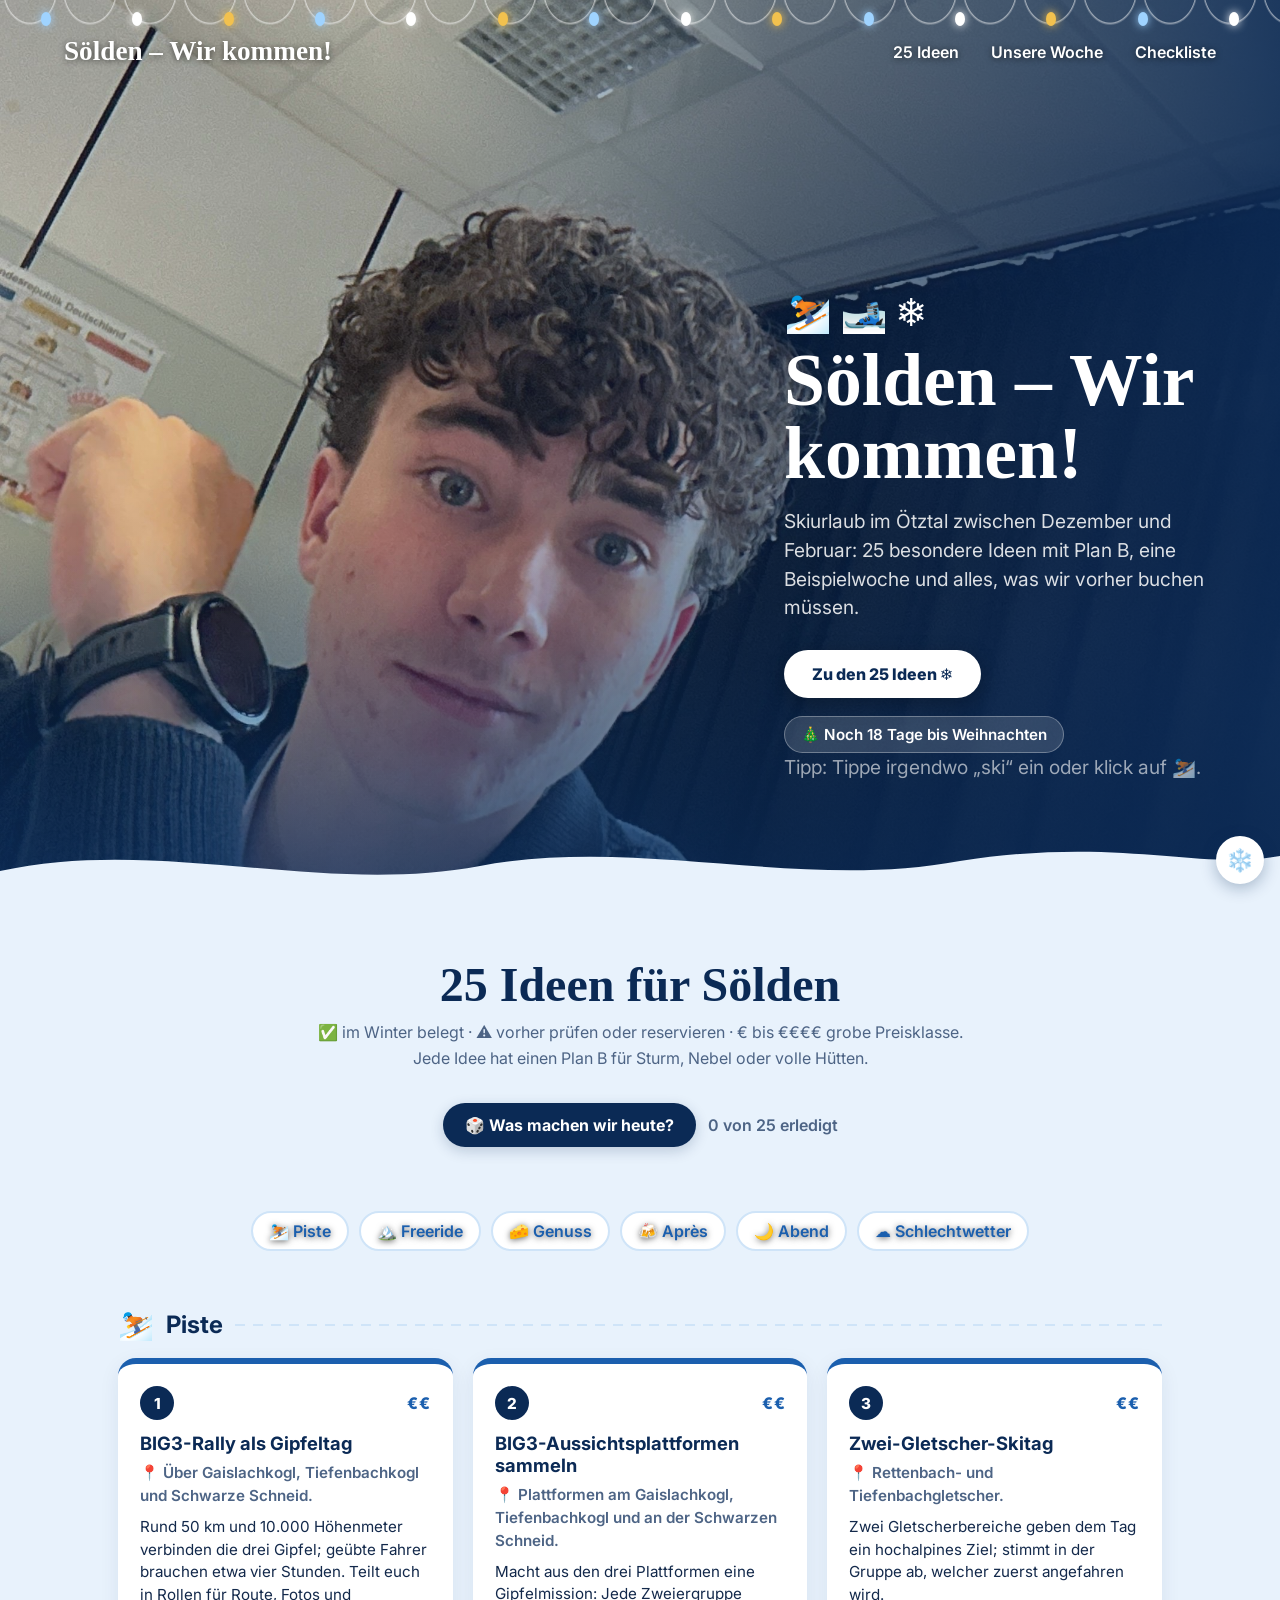
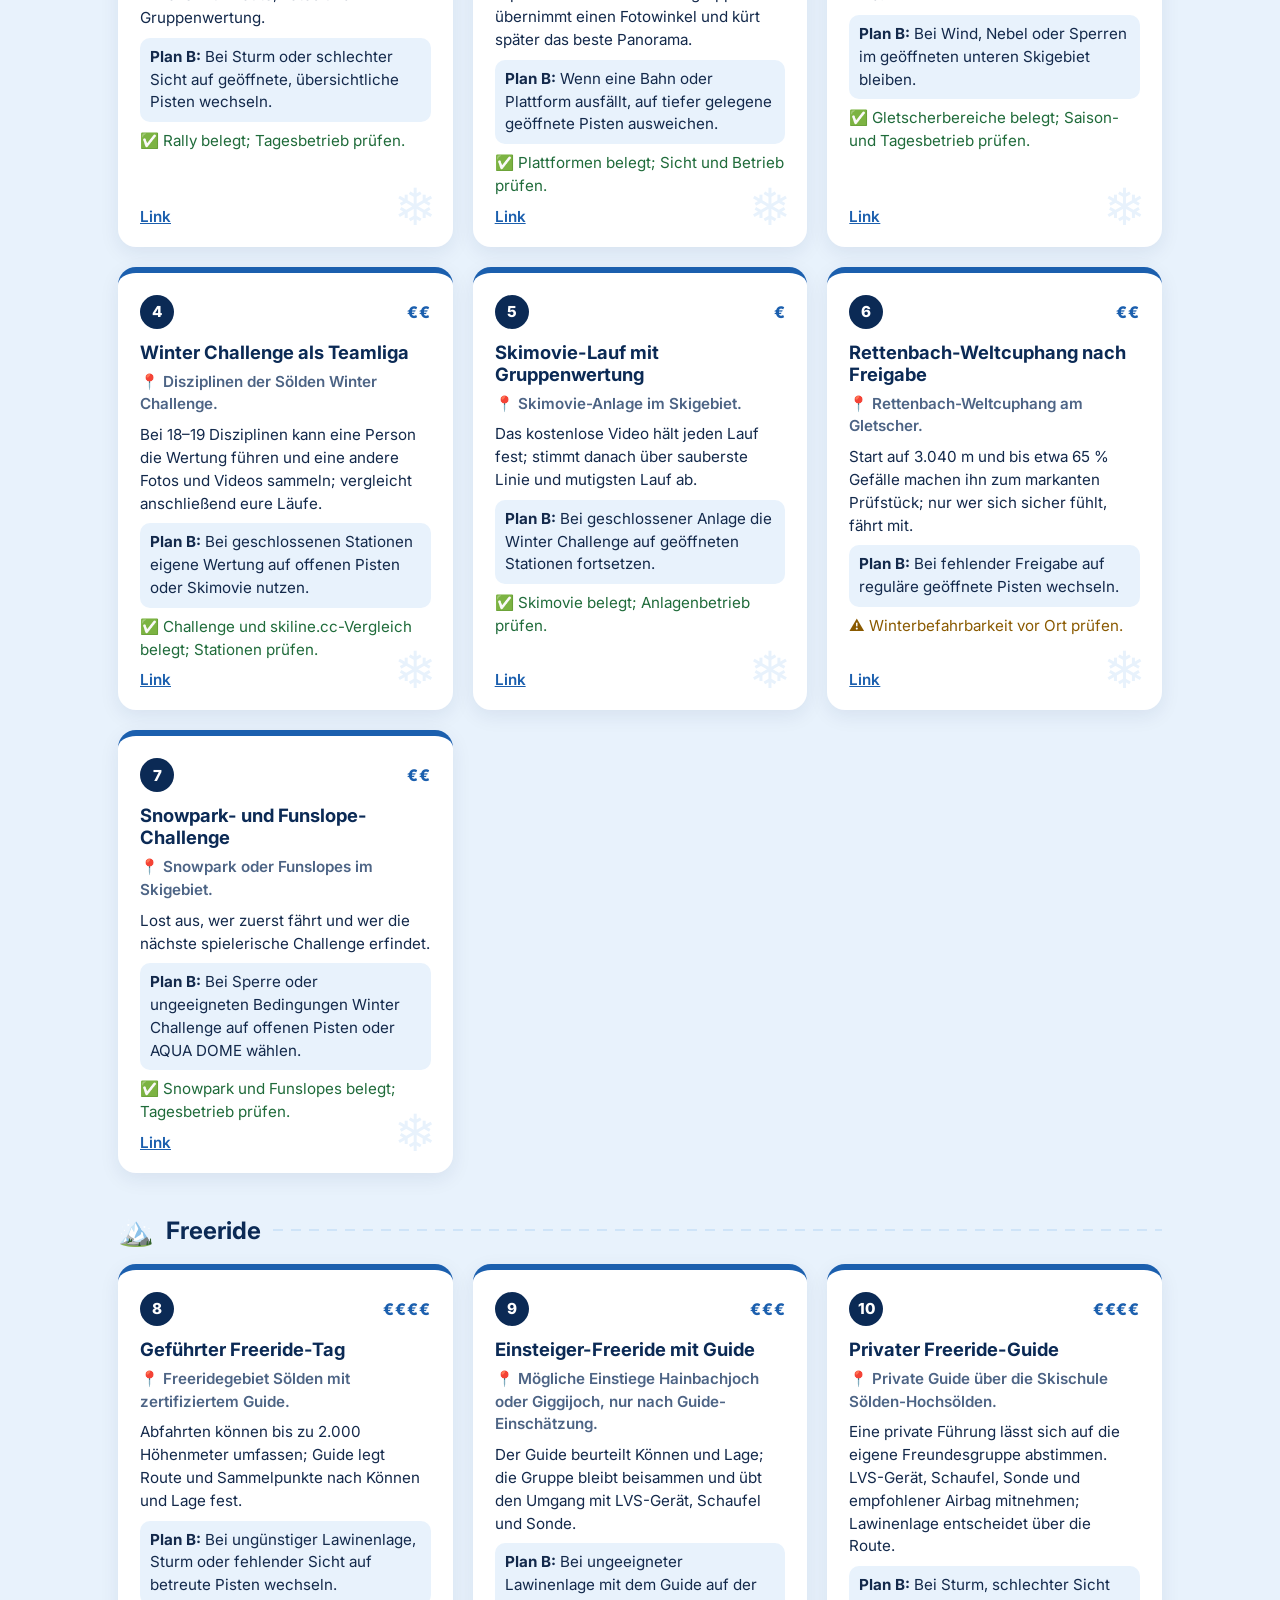
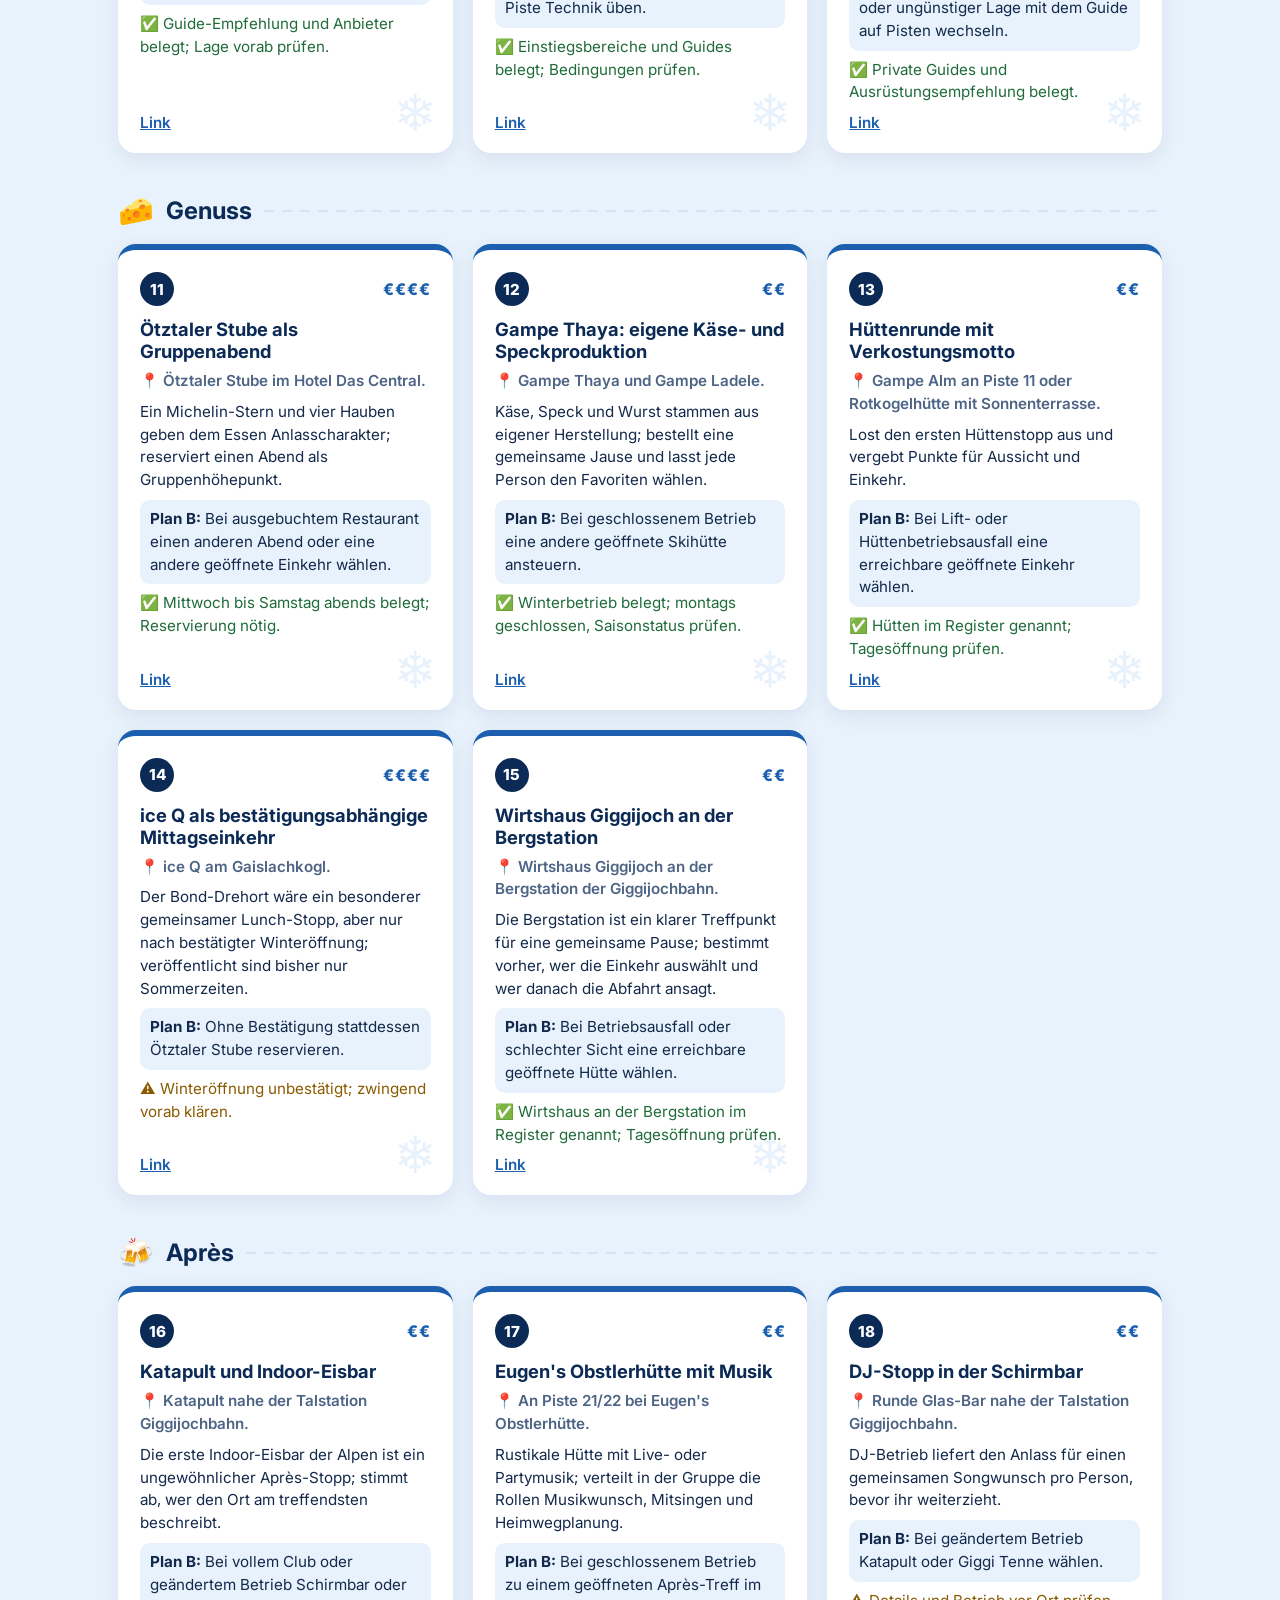
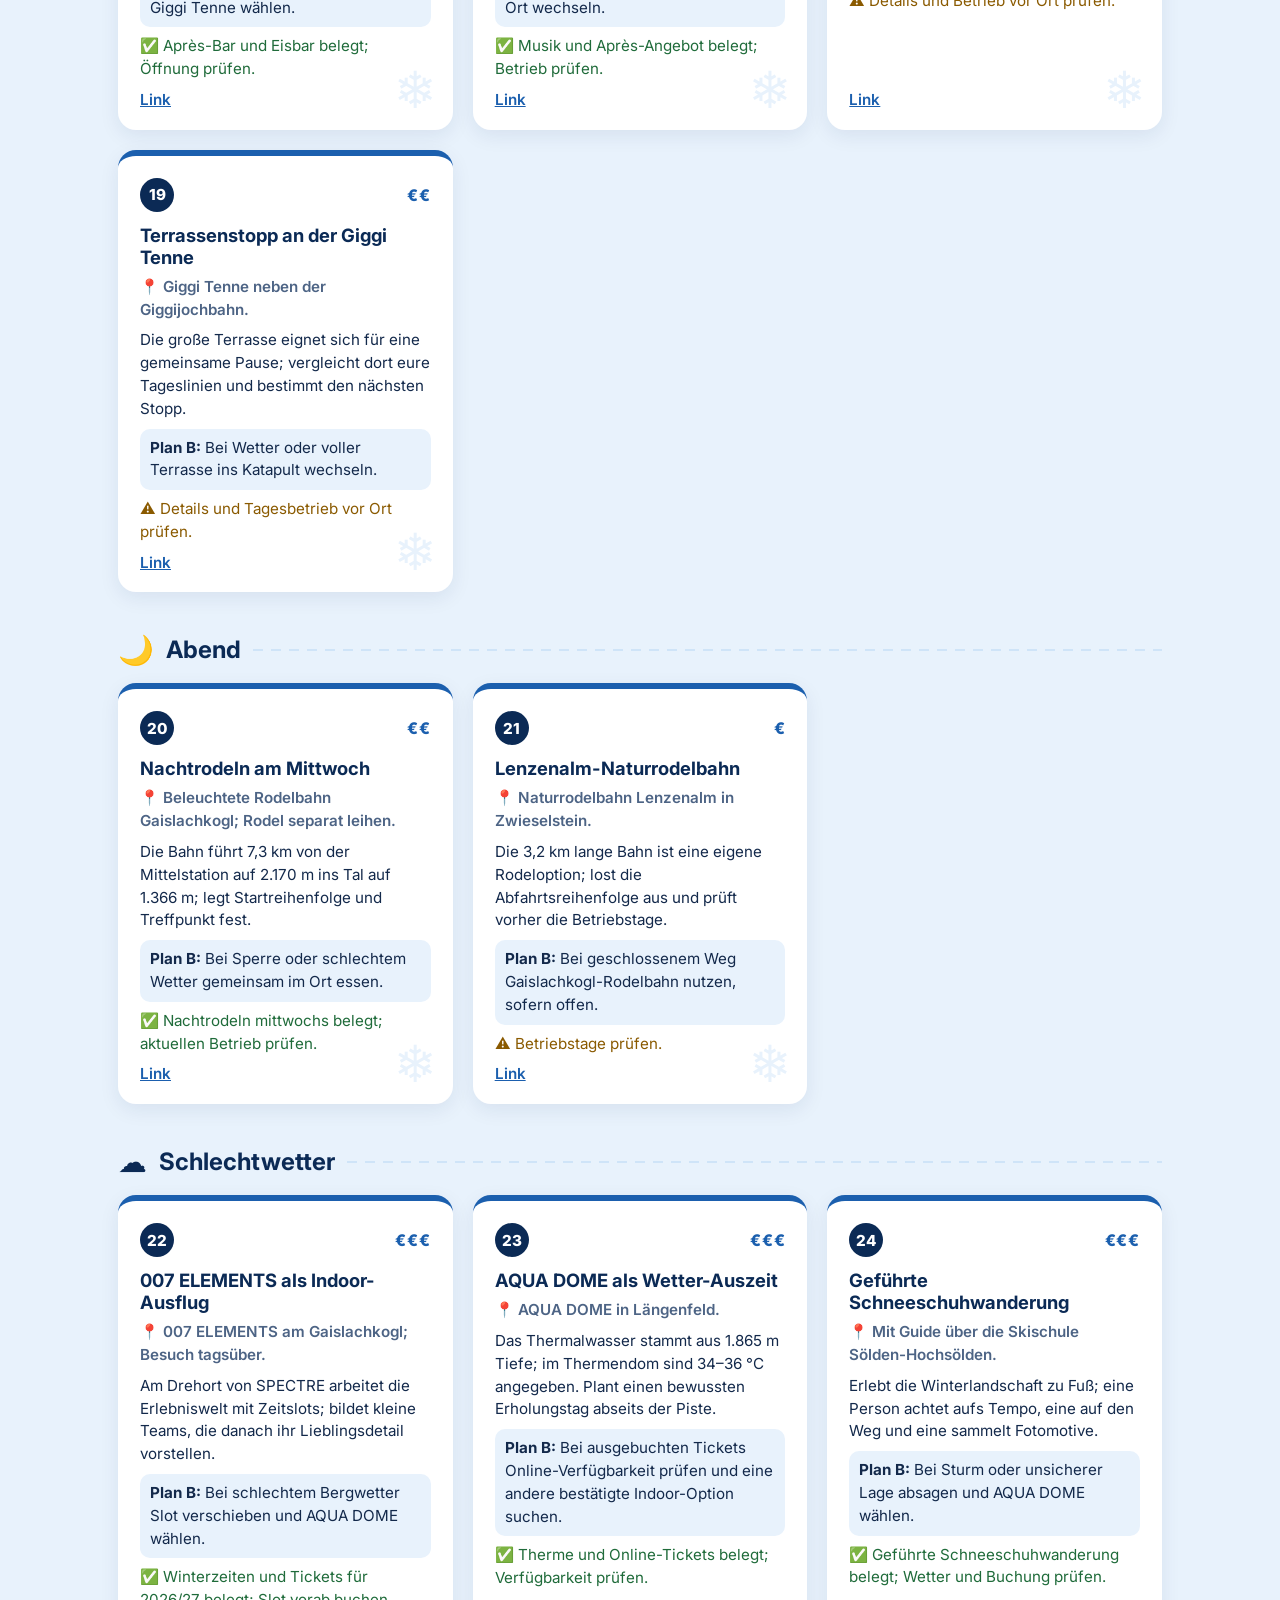
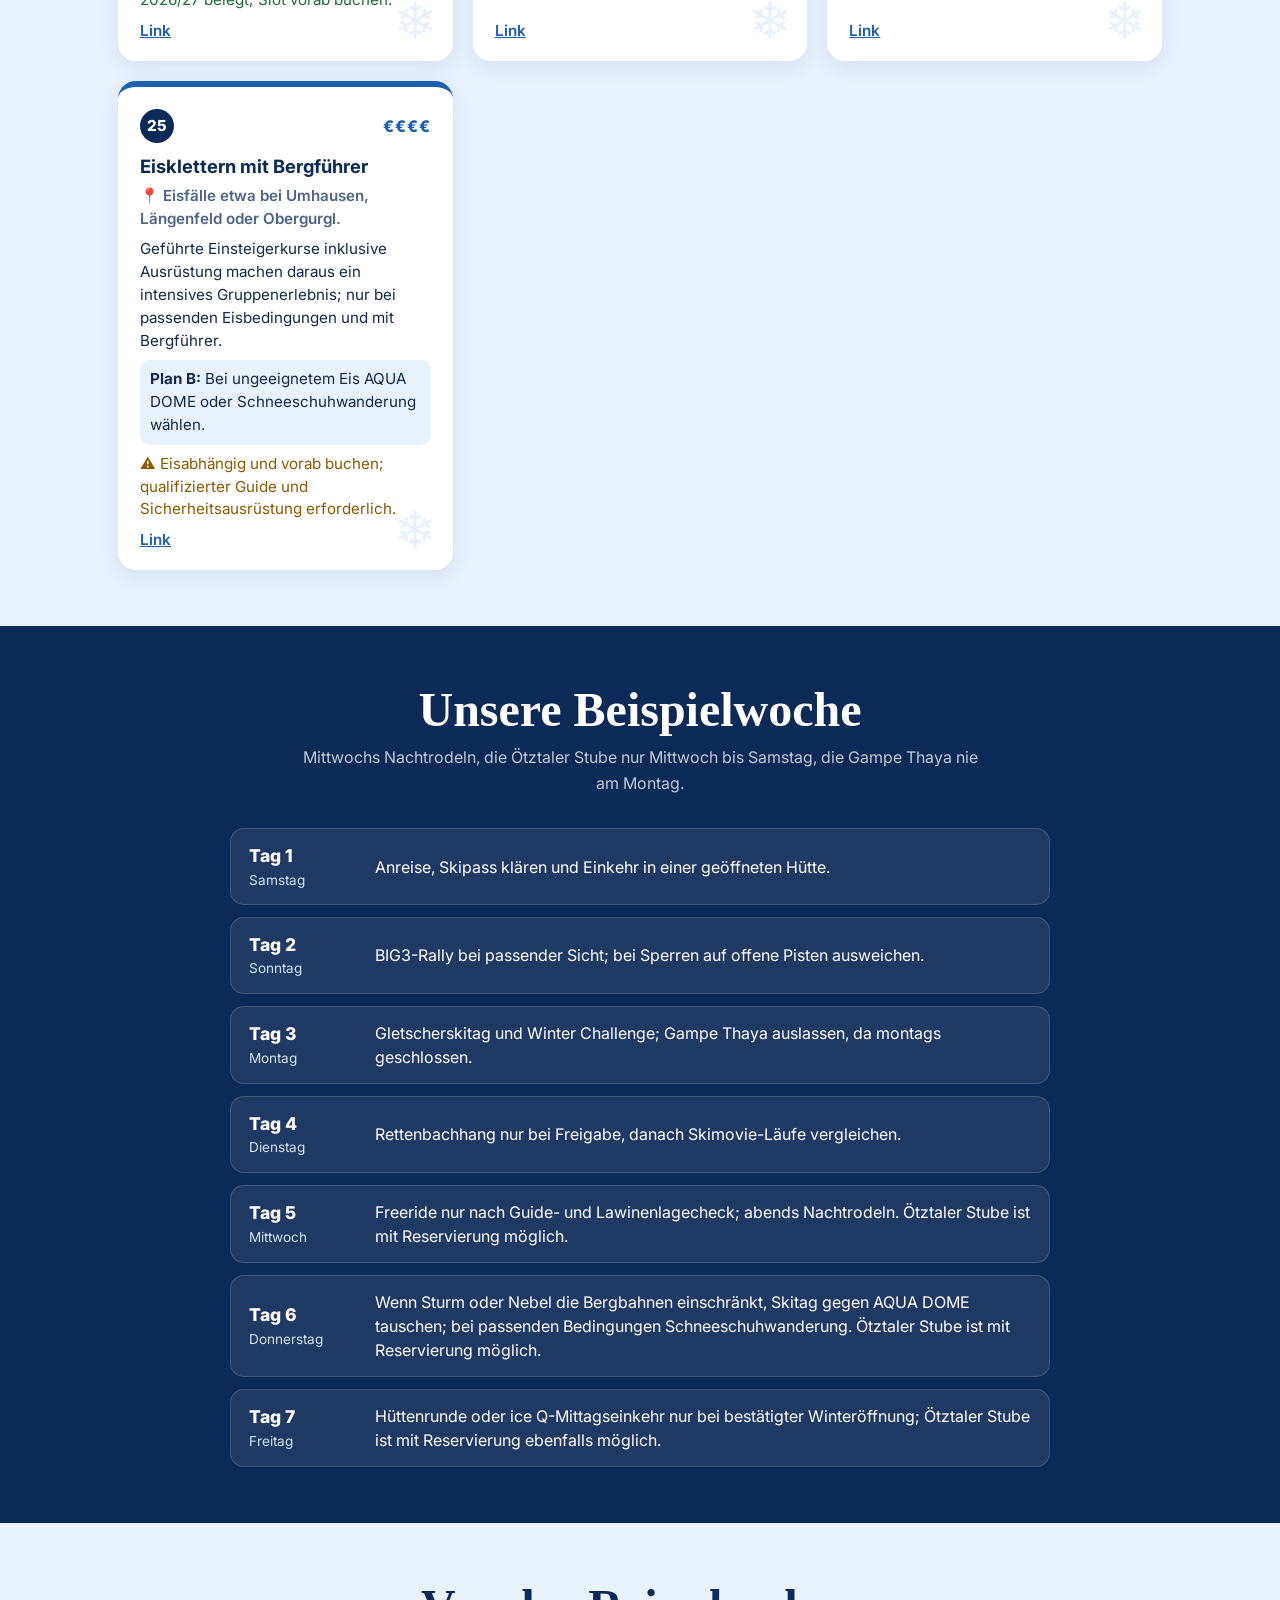
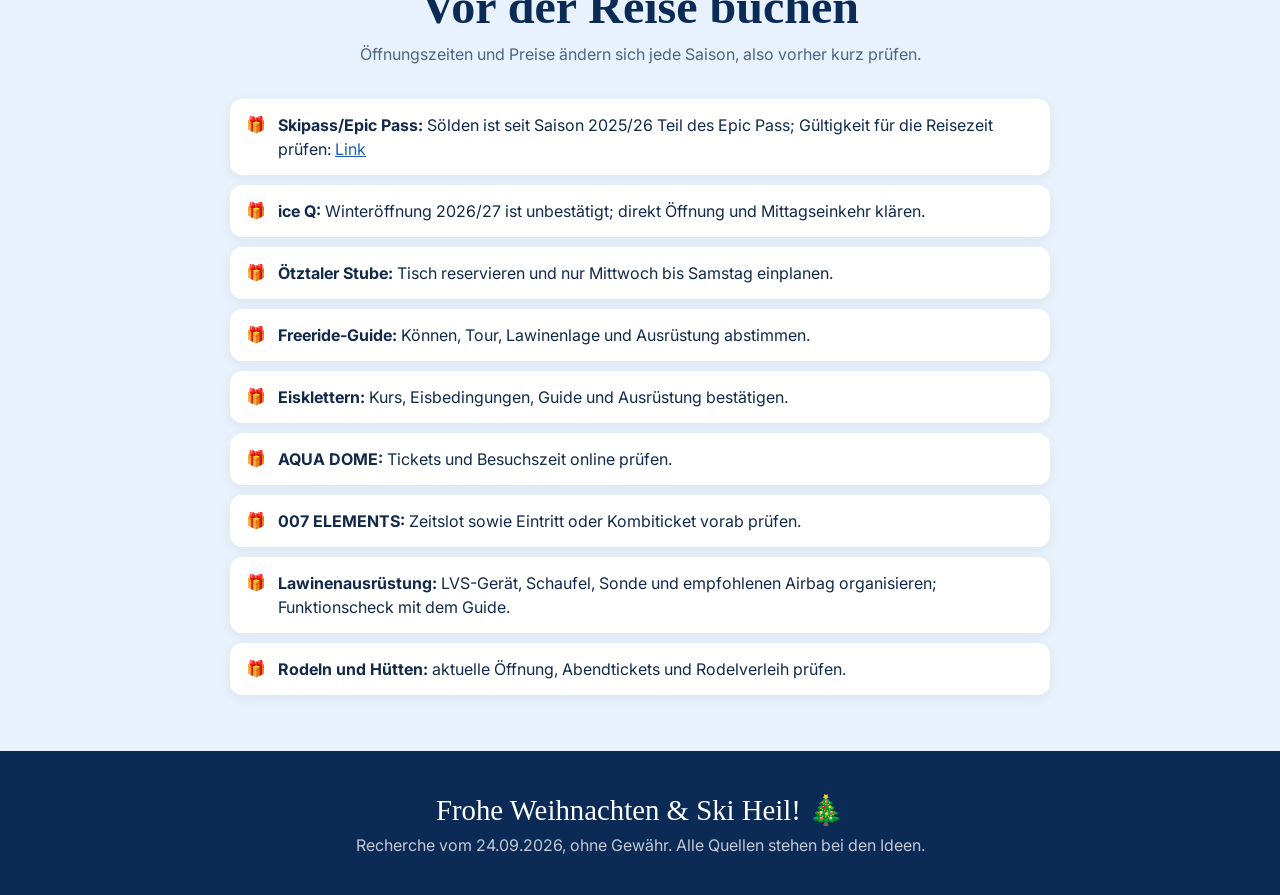
==== commit cf352a8a: "Website: Spielereien (Zufallsidee, Abhaken, Countdown, Schnee-Klick, Skifahrer) Co-Authored-By: Clau" ====
--- a/homepage/index.html
+++ b/homepage/index.html
@@ -315,6 +315,103 @@
   }
   .checkliste a { color: var(--blau); }
 
+
+  /* ---------- Spielereien ---------- */
+  .nr { border: 0; cursor: pointer; font-family: inherit; transition: transform .15s ease, background .2s ease; }
+  .nr:hover { transform: scale(1.1); }
+  .karte.erledigt { opacity: .6; border-top-color: #2e8b57; }
+  .karte.erledigt .nr { background: #2e8b57; }
+  .karte.erledigt .nr { font-size: 0; }
+  .karte.erledigt .nr::after { content: "✓"; font-size: 1.1rem; }
+  .karte.erledigt h4 { text-decoration: line-through; }
+  .karte:hover { transform: translateY(-3px) rotate(-0.3deg); }
+  .karte { transition: transform .2s ease, box-shadow .2s ease, opacity .2s ease; }
+  .karte.gewinner { animation: leuchten 1.2s ease-in-out 3; }
+  @keyframes leuchten {
+    50% { box-shadow: 0 0 0 6px var(--gold), 0 0 40px var(--gold); transform: scale(1.03); }
+  }
+
+  .spielzeug {
+    display: flex;
+    flex-wrap: wrap;
+    justify-content: center;
+    align-items: center;
+    gap: 12px;
+    margin: 0 auto 28px;
+  }
+  .spielzeug button {
+    font: inherit;
+    font-weight: 700;
+    border: 0;
+    border-radius: 999px;
+    padding: 12px 22px;
+    cursor: pointer;
+    background: var(--navy);
+    color: var(--weiss);
+    box-shadow: 0 4px 14px rgba(11, 42, 85, .2);
+    transition: transform .15s ease;
+  }
+  .spielzeug button:hover { transform: translateY(-2px) rotate(-1deg); }
+  .spielzeug .zaehler { color: var(--soft); font-weight: 600; }
+
+  .countdown {
+    display: inline-block;
+    margin-top: 18px;
+    padding: 8px 16px;
+    border-radius: 999px;
+    background: rgba(255, 255, 255, .15);
+    border: 1px solid rgba(255, 255, 255, .3);
+    font-weight: 600;
+    font-size: .95rem;
+  }
+
+  .schnee-knopf {
+    position: fixed;
+    right: 16px;
+    bottom: 16px;
+    z-index: 60;
+    width: 48px;
+    height: 48px;
+    border-radius: 50%;
+    border: 0;
+    font-size: 1.4rem;
+    cursor: pointer;
+    background: var(--weiss);
+    box-shadow: 0 4px 16px rgba(11, 42, 85, .3);
+  }
+  .schnee-knopf[aria-pressed="false"] { opacity: .55; }
+
+  .klick-flocke {
+    position: fixed;
+    pointer-events: none;
+    z-index: 70;
+    color: #fff;
+    text-shadow: 0 0 6px rgba(27, 95, 174, .7);
+    animation: platzen .9s ease-out forwards;
+  }
+  @keyframes platzen {
+    to { transform: translate(var(--dx), var(--dy)) rotate(180deg); opacity: 0; }
+  }
+
+  .skifahrer {
+    position: fixed;
+    left: -80px;
+    z-index: 80;
+    font-size: 3rem;
+    pointer-events: none;
+    animation: abfahrt 3s cubic-bezier(.5, 0, .7, 1) forwards;
+  }
+  @keyframes abfahrt {
+    0%   { transform: translate(0, 0) rotate(0); }
+    100% { transform: translate(calc(100vw + 160px), 45vh) rotate(20deg); }
+  }
+  .ski-hinweis { font-size: .8rem; opacity: .7; margin-top: 10px; }
+
+  @media (prefers-reduced-motion: reduce) {
+    .karte.gewinner { animation: none; box-shadow: 0 0 0 6px var(--gold); }
+    .klick-flocke, .skifahrer { display: none; }
+  }
+
   footer {
     background: var(--navy);
     color: rgba(255, 255, 255, .75);
@@ -344,6 +441,7 @@
 <body>
 
 <div class="schnee" aria-hidden="true"></div>
+<button class="schnee-knopf" id="schneeKnopf" type="button" aria-pressed="true" title="Schneefall an/aus">❄️</button>
 
 <header class="hero">
   <div class="lichter" aria-hidden="true"><i></i><i></i><i></i><i></i><i></i><i></i><i></i><i></i><i></i><i></i><i></i><i></i><i></i><i></i></div>
@@ -356,10 +454,12 @@
     </ul>
   </nav>
   <div class="hero-text">
-    <div class="ski" aria-hidden="true">⛷️🎿❄️</div>
+    <div class="ski"><span id="skiStart" role="button" tabindex="0" aria-label="Skifahrer starten" style="cursor:pointer">⛷️</span>🎿❄️</div>
     <h1>Sölden – Wir kommen!</h1>
     <p>Skiurlaub im Ötztal zwischen Dezember und Februar: 25 besondere Ideen mit Plan B, eine Beispielwoche und alles, was wir vorher buchen müssen.</p>
     <a class="button" href="#ideen">Zu den 25 Ideen ❄</a>
+    <div class="countdown" id="countdown" hidden></div>
+    <p class="ski-hinweis">Tipp: Tippe irgendwo „ski“ ein oder klick auf ⛷️.</p>
   </div>
 </header>
 <svg class="huegel" viewBox="0 0 1440 70" preserveAspectRatio="none" aria-hidden="true">
@@ -370,6 +470,10 @@
   <section id="ideen">
     <h2>25 Ideen für Sölden</h2>
     <p class="unterzeile">✅ im Winter belegt · ⚠️ vorher prüfen oder reservieren · € bis €€€€ grobe Preisklasse. Jede Idee hat einen Plan B für Sturm, Nebel oder volle Hütten.</p>
+    <div class="spielzeug">
+      <button type="button" id="zufall">🎲 Was machen wir heute?</button>
+      <span class="zaehler" id="zaehler">0 von 25 erledigt</span>
+    </div>
     <nav class="sprung" aria-label="Kategorien">
       <a href="#kat-piste">⛷️ Piste</a>
       <a href="#kat-freeride">🏔️ Freeride</a>
@@ -380,8 +484,8 @@
     </nav>
 <div class="kategorie" id="kat-piste"><h3><span class="icon">⛷️</span>Piste</h3><div class="karten">
 
-<article class="karte">
-  <div class="karte-kopf"><span class="nr">1</span><span class="budget">€€</span></div>
+<article class="karte" id="idee-1">
+  <div class="karte-kopf"><button class="nr" type="button" title="Als erledigt abhaken" aria-pressed="false">1</button><span class="budget">€€</span></div>
   <h4>BIG3-Rally als Gipfeltag</h4>
   <p class="wo">📍 Über Gaislachkogl, Tiefenbachkogl und Schwarze Schneid.</p>
   <p>Rund 50 km und 10.000 Höhenmeter verbinden die drei Gipfel; geübte Fahrer brauchen etwa vier Stunden. Teilt euch in Rollen für Route, Fotos und Gruppenwertung.</p>
@@ -390,8 +494,8 @@
   <p class="quelle"><a href="https://www.soelden.com/en/activities/winter/skiing-snowboarding/highlights-in-the-ski-area/big3-viewing-platforms-rally" target="_blank" rel="noopener">Link</a></p>
 </article>
 
-<article class="karte">
-  <div class="karte-kopf"><span class="nr">2</span><span class="budget">€€</span></div>
+<article class="karte" id="idee-2">
+  <div class="karte-kopf"><button class="nr" type="button" title="Als erledigt abhaken" aria-pressed="false">2</button><span class="budget">€€</span></div>
   <h4>BIG3-Aussichtsplattformen sammeln</h4>
   <p class="wo">📍 Plattformen am Gaislachkogl, Tiefenbachkogl und an der Schwarzen Schneid.</p>
   <p>Macht aus den drei Plattformen eine Gipfelmission: Jede Zweiergruppe übernimmt einen Fotowinkel und kürt später das beste Panorama.</p>
@@ -400,8 +504,8 @@
   <p class="quelle"><a href="https://www.soelden.com/en/activities/winter/skiing-snowboarding/highlights-in-the-ski-area/big3-viewing-platforms-rally" target="_blank" rel="noopener">Link</a></p>
 </article>
 
-<article class="karte">
-  <div class="karte-kopf"><span class="nr">3</span><span class="budget">€€</span></div>
+<article class="karte" id="idee-3">
+  <div class="karte-kopf"><button class="nr" type="button" title="Als erledigt abhaken" aria-pressed="false">3</button><span class="budget">€€</span></div>
   <h4>Zwei-Gletscher-Skitag</h4>
   <p class="wo">📍 Rettenbach- und Tiefenbachgletscher.</p>
   <p>Zwei Gletscherbereiche geben dem Tag ein hochalpines Ziel; stimmt in der Gruppe ab, welcher zuerst angefahren wird.</p>
@@ -410,8 +514,8 @@
   <p class="quelle"><a href="https://www.soelden.com/en/activities/winter/skiing-snowboarding" target="_blank" rel="noopener">Link</a></p>
 </article>
 
-<article class="karte">
-  <div class="karte-kopf"><span class="nr">4</span><span class="budget">€€</span></div>
+<article class="karte" id="idee-4">
+  <div class="karte-kopf"><button class="nr" type="button" title="Als erledigt abhaken" aria-pressed="false">4</button><span class="budget">€€</span></div>
   <h4>Winter Challenge als Teamliga</h4>
   <p class="wo">📍 Disziplinen der Sölden Winter Challenge.</p>
   <p>Bei 18–19 Disziplinen kann eine Person die Wertung führen und eine andere Fotos und Videos sammeln; vergleicht anschließend eure Läufe.</p>
@@ -420,8 +524,8 @@
   <p class="quelle"><a href="https://www.soelden.com/en/activities/winter/skiing-snowboarding/highlights-in-the-ski-area/soelden-winter-challenge" target="_blank" rel="noopener">Link</a></p>
 </article>
 
-<article class="karte">
-  <div class="karte-kopf"><span class="nr">5</span><span class="budget">€</span></div>
+<article class="karte" id="idee-5">
+  <div class="karte-kopf"><button class="nr" type="button" title="Als erledigt abhaken" aria-pressed="false">5</button><span class="budget">€</span></div>
   <h4>Skimovie-Lauf mit Gruppenwertung</h4>
   <p class="wo">📍 Skimovie-Anlage im Skigebiet.</p>
   <p>Das kostenlose Video hält jeden Lauf fest; stimmt danach über sauberste Linie und mutigsten Lauf ab.</p>
@@ -430,8 +534,8 @@
   <p class="quelle"><a href="https://www.soelden.com/en/activities/winter/skiing-snowboarding/highlights-in-the-ski-area/soelden-winter-challenge" target="_blank" rel="noopener">Link</a></p>
 </article>
 
-<article class="karte">
-  <div class="karte-kopf"><span class="nr">6</span><span class="budget">€€</span></div>
+<article class="karte" id="idee-6">
+  <div class="karte-kopf"><button class="nr" type="button" title="Als erledigt abhaken" aria-pressed="false">6</button><span class="budget">€€</span></div>
   <h4>Rettenbach-Weltcuphang nach Freigabe</h4>
   <p class="wo">📍 Rettenbach-Weltcuphang am Gletscher.</p>
   <p>Start auf 3.040 m und bis etwa 65 % Gefälle machen ihn zum markanten Prüfstück; nur wer sich sicher fühlt, fährt mit.</p>
@@ -440,8 +544,8 @@
   <p class="quelle"><a href="https://www.soelden.com/en/activities/winter/skiing-snowboarding/rettenbach-glacier" target="_blank" rel="noopener">Link</a></p>
 </article>
 
-<article class="karte">
-  <div class="karte-kopf"><span class="nr">7</span><span class="budget">€€</span></div>
+<article class="karte" id="idee-7">
+  <div class="karte-kopf"><button class="nr" type="button" title="Als erledigt abhaken" aria-pressed="false">7</button><span class="budget">€€</span></div>
   <h4>Snowpark- und Funslope-Challenge</h4>
   <p class="wo">📍 Snowpark oder Funslopes im Skigebiet.</p>
   <p>Lost aus, wer zuerst fährt und wer die nächste spielerische Challenge erfindet.</p>
@@ -452,8 +556,8 @@
 </div></div>
 <div class="kategorie" id="kat-freeride"><h3><span class="icon">🏔️</span>Freeride</h3><div class="karten">
 
-<article class="karte">
-  <div class="karte-kopf"><span class="nr">8</span><span class="budget">€€€€</span></div>
+<article class="karte" id="idee-8">
+  <div class="karte-kopf"><button class="nr" type="button" title="Als erledigt abhaken" aria-pressed="false">8</button><span class="budget">€€€€</span></div>
   <h4>Geführter Freeride-Tag</h4>
   <p class="wo">📍 Freeridegebiet Sölden mit zertifiziertem Guide.</p>
   <p>Abfahrten können bis zu 2.000 Höhenmeter umfassen; Guide legt Route und Sammelpunkte nach Können und Lage fest.</p>
@@ -462,8 +566,8 @@
   <p class="quelle"><a href="https://www.soelden.com/en/activities/winter/skiing-snowboarding/highlights-in-the-ski-area/freeriding" target="_blank" rel="noopener">Link</a></p>
 </article>
 
-<article class="karte">
-  <div class="karte-kopf"><span class="nr">9</span><span class="budget">€€€</span></div>
+<article class="karte" id="idee-9">
+  <div class="karte-kopf"><button class="nr" type="button" title="Als erledigt abhaken" aria-pressed="false">9</button><span class="budget">€€€</span></div>
   <h4>Einsteiger-Freeride mit Guide</h4>
   <p class="wo">📍 Mögliche Einstiege Hainbachjoch oder Giggijoch, nur nach Guide-Einschätzung.</p>
   <p>Der Guide beurteilt Können und Lage; die Gruppe bleibt beisammen und übt den Umgang mit LVS-Gerät, Schaufel und Sonde.</p>
@@ -472,8 +576,8 @@
   <p class="quelle"><a href="https://www.freeride-soelden.com/en" target="_blank" rel="noopener">Link</a></p>
 </article>
 
-<article class="karte">
-  <div class="karte-kopf"><span class="nr">10</span><span class="budget">€€€€</span></div>
+<article class="karte" id="idee-10">
+  <div class="karte-kopf"><button class="nr" type="button" title="Als erledigt abhaken" aria-pressed="false">10</button><span class="budget">€€€€</span></div>
   <h4>Privater Freeride-Guide</h4>
   <p class="wo">📍 Private Guide über die Skischule Sölden-Hochsölden.</p>
   <p>Eine private Führung lässt sich auf die eigene Freundesgruppe abstimmen. LVS-Gerät, Schaufel, Sonde und empfohlener Airbag mitnehmen; Lawinenlage entscheidet über die Route.</p>
@@ -484,8 +588,8 @@
 </div></div>
 <div class="kategorie" id="kat-genuss"><h3><span class="icon">🧀</span>Genuss</h3><div class="karten">
 
-<article class="karte">
-  <div class="karte-kopf"><span class="nr">11</span><span class="budget">€€€€</span></div>
+<article class="karte" id="idee-11">
+  <div class="karte-kopf"><button class="nr" type="button" title="Als erledigt abhaken" aria-pressed="false">11</button><span class="budget">€€€€</span></div>
   <h4>Ötztaler Stube als Gruppenabend</h4>
   <p class="wo">📍 Ötztaler Stube im Hotel Das Central.</p>
   <p>Ein Michelin-Stern und vier Hauben geben dem Essen Anlasscharakter; reserviert einen Abend als Gruppenhöhepunkt.</p>
@@ -494,8 +598,8 @@
   <p class="quelle"><a href="https://www.central-soelden.com/en/gourmet/culinary-and-wine/oetztaler-stube.html" target="_blank" rel="noopener">Link</a></p>
 </article>
 
-<article class="karte">
-  <div class="karte-kopf"><span class="nr">12</span><span class="budget">€€</span></div>
+<article class="karte" id="idee-12">
+  <div class="karte-kopf"><button class="nr" type="button" title="Als erledigt abhaken" aria-pressed="false">12</button><span class="budget">€€</span></div>
   <h4>Gampe Thaya: eigene Käse- und Speckproduktion</h4>
   <p class="wo">📍 Gampe Thaya und Gampe Ladele.</p>
   <p>Käse, Speck und Wurst stammen aus eigener Herstellung; bestellt eine gemeinsame Jause und lasst jede Person den Favoriten wählen.</p>
@@ -504,8 +608,8 @@
   <p class="quelle"><a href="https://www.gampethaya.at/koestlichkeiten" target="_blank" rel="noopener">Link</a></p>
 </article>
 
-<article class="karte">
-  <div class="karte-kopf"><span class="nr">13</span><span class="budget">€€</span></div>
+<article class="karte" id="idee-13">
+  <div class="karte-kopf"><button class="nr" type="button" title="Als erledigt abhaken" aria-pressed="false">13</button><span class="budget">€€</span></div>
   <h4>Hüttenrunde mit Verkostungsmotto</h4>
   <p class="wo">📍 Gampe Alm an Piste 11 oder Rotkogelhütte mit Sonnenterrasse.</p>
   <p>Lost den ersten Hüttenstopp aus und vergebt Punkte für Aussicht und Einkehr.</p>
@@ -514,8 +618,8 @@
   <p class="quelle"><a href="https://www.snowplaza.de/weblog/10827-besondere-skihuetten-in-soelden/" target="_blank" rel="noopener">Link</a></p>
 </article>
 
-<article class="karte">
-  <div class="karte-kopf"><span class="nr">14</span><span class="budget">€€€€</span></div>
+<article class="karte" id="idee-14">
+  <div class="karte-kopf"><button class="nr" type="button" title="Als erledigt abhaken" aria-pressed="false">14</button><span class="budget">€€€€</span></div>
   <h4>ice Q als bestätigungsabhängige Mittagseinkehr</h4>
   <p class="wo">📍 ice Q am Gaislachkogl.</p>
   <p>Der Bond-Drehort wäre ein besonderer gemeinsamer Lunch-Stopp, aber nur nach bestätigter Winteröffnung; veröffentlicht sind bisher nur Sommerzeiten.</p>
@@ -524,8 +628,8 @@
   <p class="quelle"><a href="https://www.iceq.at/en/" target="_blank" rel="noopener">Link</a></p>
 </article>
 
-<article class="karte">
-  <div class="karte-kopf"><span class="nr">15</span><span class="budget">€€</span></div>
+<article class="karte" id="idee-15">
+  <div class="karte-kopf"><button class="nr" type="button" title="Als erledigt abhaken" aria-pressed="false">15</button><span class="budget">€€</span></div>
   <h4>Wirtshaus Giggijoch an der Bergstation</h4>
   <p class="wo">📍 Wirtshaus Giggijoch an der Bergstation der Giggijochbahn.</p>
   <p>Die Bergstation ist ein klarer Treffpunkt für eine gemeinsame Pause; bestimmt vorher, wer die Einkehr auswählt und wer danach die Abfahrt ansagt.</p>
@@ -536,8 +640,8 @@
 </div></div>
 <div class="kategorie" id="kat-après"><h3><span class="icon">🍻</span>Après</h3><div class="karten">
 
-<article class="karte">
-  <div class="karte-kopf"><span class="nr">16</span><span class="budget">€€</span></div>
+<article class="karte" id="idee-16">
+  <div class="karte-kopf"><button class="nr" type="button" title="Als erledigt abhaken" aria-pressed="false">16</button><span class="budget">€€</span></div>
   <h4>Katapult und Indoor-Eisbar</h4>
   <p class="wo">📍 Katapult nahe der Talstation Giggijochbahn.</p>
   <p>Die erste Indoor-Eisbar der Alpen ist ein ungewöhnlicher Après-Stopp; stimmt ab, wer den Ort am treffendsten beschreibt.</p>
@@ -546,8 +650,8 @@
   <p class="quelle"><a href="https://www.katapult-soelden.com/en.html" target="_blank" rel="noopener">Link</a></p>
 </article>
 
-<article class="karte">
-  <div class="karte-kopf"><span class="nr">17</span><span class="budget">€€</span></div>
+<article class="karte" id="idee-17">
+  <div class="karte-kopf"><button class="nr" type="button" title="Als erledigt abhaken" aria-pressed="false">17</button><span class="budget">€€</span></div>
   <h4>Eugen&#x27;s Obstlerhütte mit Musik</h4>
   <p class="wo">📍 An Piste 21/22 bei Eugen&#x27;s Obstlerhütte.</p>
   <p>Rustikale Hütte mit Live- oder Partymusik; verteilt in der Gruppe die Rollen Musikwunsch, Mitsingen und Heimwegplanung.</p>
@@ -556,8 +660,8 @@
   <p class="quelle"><a href="https://www.obstlerhuette.at/" target="_blank" rel="noopener">Link</a></p>
 </article>
 
-<article class="karte">
-  <div class="karte-kopf"><span class="nr">18</span><span class="budget">€€</span></div>
+<article class="karte" id="idee-18">
+  <div class="karte-kopf"><button class="nr" type="button" title="Als erledigt abhaken" aria-pressed="false">18</button><span class="budget">€€</span></div>
   <h4>DJ-Stopp in der Schirmbar</h4>
   <p class="wo">📍 Runde Glas-Bar nahe der Talstation Giggijochbahn.</p>
   <p>DJ-Betrieb liefert den Anlass für einen gemeinsamen Songwunsch pro Person, bevor ihr weiterzieht.</p>
@@ -566,8 +670,8 @@
   <p class="quelle"><a href="https://www.jaggedhorizons.com/corporate-ski-trips/austria/solden/apres-ski/" target="_blank" rel="noopener">Link</a></p>
 </article>
 
-<article class="karte">
-  <div class="karte-kopf"><span class="nr">19</span><span class="budget">€€</span></div>
+<article class="karte" id="idee-19">
+  <div class="karte-kopf"><button class="nr" type="button" title="Als erledigt abhaken" aria-pressed="false">19</button><span class="budget">€€</span></div>
   <h4>Terrassenstopp an der Giggi Tenne</h4>
   <p class="wo">📍 Giggi Tenne neben der Giggijochbahn.</p>
   <p>Die große Terrasse eignet sich für eine gemeinsame Pause; vergleicht dort eure Tageslinien und bestimmt den nächsten Stopp.</p>
@@ -578,8 +682,8 @@
 </div></div>
 <div class="kategorie" id="kat-abend"><h3><span class="icon">🌙</span>Abend</h3><div class="karten">
 
-<article class="karte">
-  <div class="karte-kopf"><span class="nr">20</span><span class="budget">€€</span></div>
+<article class="karte" id="idee-20">
+  <div class="karte-kopf"><button class="nr" type="button" title="Als erledigt abhaken" aria-pressed="false">20</button><span class="budget">€€</span></div>
   <h4>Nachtrodeln am Mittwoch</h4>
   <p class="wo">📍 Beleuchtete Rodelbahn Gaislachkogl; Rodel separat leihen.</p>
   <p>Die Bahn führt 7,3 km von der Mittelstation auf 2.170 m ins Tal auf 1.366 m; legt Startreihenfolge und Treffpunkt fest.</p>
@@ -588,8 +692,8 @@
   <p class="quelle"><a href="https://www.soelden.com/en/activities/winter/tobogganing" target="_blank" rel="noopener">Link</a></p>
 </article>
 
-<article class="karte">
-  <div class="karte-kopf"><span class="nr">21</span><span class="budget">€</span></div>
+<article class="karte" id="idee-21">
+  <div class="karte-kopf"><button class="nr" type="button" title="Als erledigt abhaken" aria-pressed="false">21</button><span class="budget">€</span></div>
   <h4>Lenzenalm-Naturrodelbahn</h4>
   <p class="wo">📍 Naturrodelbahn Lenzenalm in Zwieselstein.</p>
   <p>Die 3,2 km lange Bahn ist eine eigene Rodeloption; lost die Abfahrtsreihenfolge aus und prüft vorher die Betriebstage.</p>
@@ -600,8 +704,8 @@
 </div></div>
 <div class="kategorie" id="kat-schlechtwetter"><h3><span class="icon">☁️</span>Schlechtwetter</h3><div class="karten">
 
-<article class="karte">
-  <div class="karte-kopf"><span class="nr">22</span><span class="budget">€€€</span></div>
+<article class="karte" id="idee-22">
+  <div class="karte-kopf"><button class="nr" type="button" title="Als erledigt abhaken" aria-pressed="false">22</button><span class="budget">€€€</span></div>
   <h4>007 ELEMENTS als Indoor-Ausflug</h4>
   <p class="wo">📍 007 ELEMENTS am Gaislachkogl; Besuch tagsüber.</p>
   <p>Am Drehort von SPECTRE arbeitet die Erlebniswelt mit Zeitslots; bildet kleine Teams, die danach ihr Lieblingsdetail vorstellen.</p>
@@ -610,8 +714,8 @@
   <p class="quelle"><a href="https://www.soelden.com/en/activities/excursion-destinations/007-elements/opening-hours" target="_blank" rel="noopener">Link</a></p>
 </article>
 
-<article class="karte">
-  <div class="karte-kopf"><span class="nr">23</span><span class="budget">€€€</span></div>
+<article class="karte" id="idee-23">
+  <div class="karte-kopf"><button class="nr" type="button" title="Als erledigt abhaken" aria-pressed="false">23</button><span class="budget">€€€</span></div>
   <h4>AQUA DOME als Wetter-Auszeit</h4>
   <p class="wo">📍 AQUA DOME in Längenfeld.</p>
   <p>Das Thermalwasser stammt aus 1.865 m Tiefe; im Thermendom sind 34–36 °C angegeben. Plant einen bewussten Erholungstag abseits der Piste.</p>
@@ -620,8 +724,8 @@
   <p class="quelle"><a href="https://www.aqua-dome.at/de/therme/" target="_blank" rel="noopener">Link</a></p>
 </article>
 
-<article class="karte">
-  <div class="karte-kopf"><span class="nr">24</span><span class="budget">€€€</span></div>
+<article class="karte" id="idee-24">
+  <div class="karte-kopf"><button class="nr" type="button" title="Als erledigt abhaken" aria-pressed="false">24</button><span class="budget">€€€</span></div>
   <h4>Geführte Schneeschuhwanderung</h4>
   <p class="wo">📍 Mit Guide über die Skischule Sölden-Hochsölden.</p>
   <p>Erlebt die Winterlandschaft zu Fuß; eine Person achtet aufs Tempo, eine auf den Weg und eine sammelt Fotomotive.</p>
@@ -630,8 +734,8 @@
   <p class="quelle"><a href="https://skischule-soelden.com/en/alternatives/snow-shoe-hiking/" target="_blank" rel="noopener">Link</a></p>
 </article>
 
-<article class="karte">
-  <div class="karte-kopf"><span class="nr">25</span><span class="budget">€€€€</span></div>
+<article class="karte" id="idee-25">
+  <div class="karte-kopf"><button class="nr" type="button" title="Als erledigt abhaken" aria-pressed="false">25</button><span class="budget">€€€€</span></div>
   <h4>Eisklettern mit Bergführer</h4>
   <p class="wo">📍 Eisfälle etwa bei Umhausen, Längenfeld oder Obergurgl.</p>
   <p>Geführte Einsteigerkurse inklusive Ausrüstung machen daraus ein intensives Gruppenerlebnis; nur bei passenden Eisbedingungen und mit Bergführer.</p>
@@ -699,6 +803,115 @@
       box.appendChild(f);
     }
   })();
+
+  // Kleiner Speicher für Einstellungen; funktioniert auch ohne (z. B. im privaten Modus)
+  function lies(k) { try { return localStorage.getItem(k); } catch (e) { return null; } }
+  function schreib(k, v) { try { localStorage.setItem(k, v); } catch (e) {} }
+  var ruhig = window.matchMedia('(prefers-reduced-motion: reduce)').matches;
+
+  // Schneefall an/aus
+  (function () {
+    var knopf = document.getElementById('schneeKnopf');
+    var box = document.querySelector('.schnee');
+    function setze(an) {
+      box.style.visibility = an ? 'visible' : 'hidden';
+      knopf.setAttribute('aria-pressed', an ? 'true' : 'false');
+      schreib('soelden-schnee', an ? '1' : '0');
+    }
+    setze(lies('soelden-schnee') !== '0');
+    knopf.addEventListener('click', function (e) {
+      e.stopPropagation();
+      setze(knopf.getAttribute('aria-pressed') !== 'true');
+    });
+  })();
+
+  // Klick irgendwo: kleine Schneeflocken-Explosion
+  document.addEventListener('click', function (e) {
+    if (ruhig || e.target.closest('a, button, [role="button"]')) return;
+    for (var i = 0; i < 10; i++) {
+      var f = document.createElement('span');
+      f.className = 'klick-flocke';
+      f.textContent = '❄';
+      var w = (Math.PI * 2 * i) / 10, r = 40 + Math.random() * 50;
+      f.style.left = e.clientX + 'px';
+      f.style.top = e.clientY + 'px';
+      f.style.fontSize = (0.8 + Math.random() * 0.8) + 'rem';
+      f.style.setProperty('--dx', Math.cos(w) * r + 'px');
+      f.style.setProperty('--dy', Math.sin(w) * r + 'px');
+      document.body.appendChild(f);
+      setTimeout(function (el) { el.remove(); }, 950, f);
+    }
+  });
+
+  // Ideen abhaken (wird im Browser gemerkt)
+  (function () {
+    var karten = document.querySelectorAll('.karte');
+    var zaehler = document.getElementById('zaehler');
+    var erledigt = [];
+    try { erledigt = JSON.parse(lies('soelden-erledigt') || '[]'); } catch (e) {}
+    function zeige() {
+      var n = document.querySelectorAll('.karte.erledigt').length;
+      zaehler.textContent = n + ' von ' + karten.length + ' erledigt' + (n === karten.length ? ' – Legenden! 🏆' : '');
+    }
+    karten.forEach(function (k) {
+      var knopf = k.querySelector('.nr');
+      if (erledigt.indexOf(k.id) > -1) { k.classList.add('erledigt'); knopf.setAttribute('aria-pressed', 'true'); }
+      knopf.addEventListener('click', function () {
+        var an = k.classList.toggle('erledigt');
+        knopf.setAttribute('aria-pressed', an ? 'true' : 'false');
+        var liste = Array.prototype.map.call(document.querySelectorAll('.karte.erledigt'), function (x) { return x.id; });
+        schreib('soelden-erledigt', JSON.stringify(liste));
+        zeige();
+      });
+    });
+    zeige();
+  })();
+
+  // Zufallsidee: würfelt eine noch nicht erledigte Idee aus
+  document.getElementById('zufall').addEventListener('click', function () {
+    var offen = document.querySelectorAll('.karte:not(.erledigt)');
+    if (!offen.length) { alert('Alles erledigt – ab zum Après! 🍻'); return; }
+    document.querySelectorAll('.gewinner').forEach(function (k) { k.classList.remove('gewinner'); });
+    var k = offen[Math.floor(Math.random() * offen.length)];
+    k.scrollIntoView({ behavior: ruhig ? 'auto' : 'smooth', block: 'center' });
+    void k.offsetWidth;
+    k.classList.add('gewinner');
+  });
+
+  // Countdown bis Weihnachten
+  (function () {
+    var el = document.getElementById('countdown');
+    var heute = new Date(); heute.setHours(0, 0, 0, 0);
+    var jahr = heute.getFullYear();
+    var ziel = new Date(jahr, 11, 24);
+    if (heute > new Date(jahr, 11, 26)) ziel = new Date(jahr + 1, 11, 24);
+    var tage = Math.round((ziel - heute) / 86400000);
+    el.textContent = tage > 0 ? '🎄 Noch ' + tage + (tage === 1 ? ' Tag' : ' Tage') + ' bis Weihnachten'
+                              : '🎄 Frohe Weihnachten!';
+    el.hidden = false;
+  })();
+
+  // Skifahrer-Überraschung: „ski“ tippen oder ⛷️ anklicken
+  (function () {
+    var puffer = '';
+    function fahr() {
+      if (ruhig || document.querySelector('.skifahrer')) return;
+      var s = document.createElement('div');
+      s.className = 'skifahrer';
+      s.textContent = '⛷️';
+      s.style.top = (10 + Math.random() * 20) + 'vh';
+      document.body.appendChild(s);
+      setTimeout(function () { s.remove(); }, 3100);
+    }
+    var start = document.getElementById('skiStart');
+    start.addEventListener('click', fahr);
+    start.addEventListener('keydown', function (e) { if (e.key === 'Enter' || e.key === ' ') { e.preventDefault(); fahr(); } });
+    document.addEventListener('keydown', function (e) {
+      if (e.key.length !== 1) return;
+      puffer = (puffer + e.key.toLowerCase()).slice(-3);
+      if (puffer === 'ski') { puffer = ''; fahr(); }
+    });
+  })();
 </script>
 </body>
 </html>
